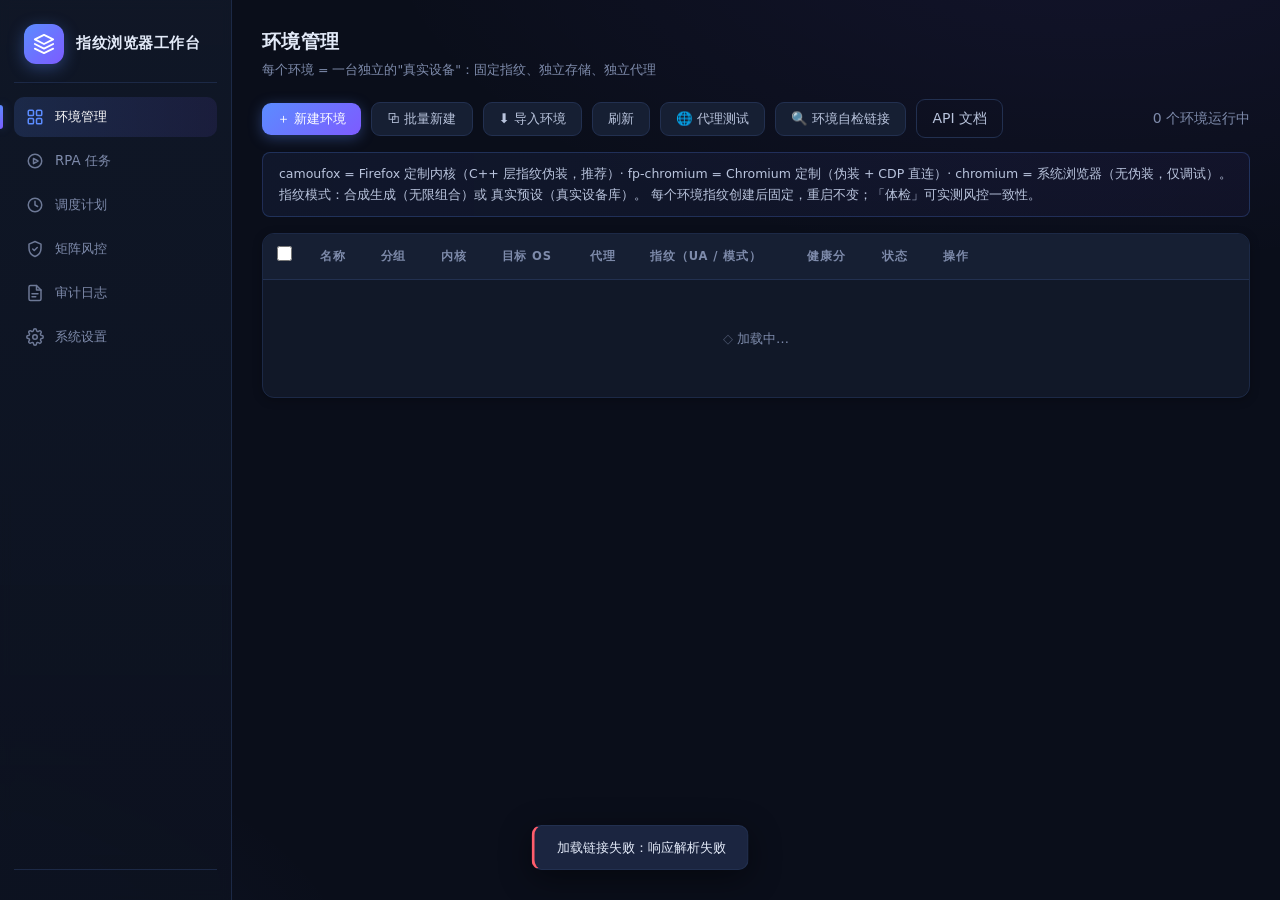
==== app/static/index.html @ 78112f7b "feat(settings): 打通 auto_sync 自动同步开关（API + 前端） SettingsUpdate 缺少 auto_sync 字段导致 POST /settings 被 Pyda" ====
<!DOCTYPE html>
<html lang="zh-CN">
<head>
  <meta charset="UTF-8">
  <meta name="viewport" content="width=device-width, initial-scale=1.0">
  <title>指纹浏览器工作台</title>
  <link rel="stylesheet" href="style.css">
</head>
<body>
<div class="app-layout">

  <!-- ============================ 侧边栏 ============================ -->
  <aside class="sidenav">
    <div class="brand">
      <div class="brand-logo">
        <svg viewBox="0 0 24 24" fill="none" stroke="#fff" stroke-width="2" stroke-linecap="round" stroke-linejoin="round">
          <path d="M12 2L2 7l10 5 10-5-10-5z"/><path d="M2 17l10 5 10-5"/><path d="M2 12l10 5 10-5"/>
        </svg>
      </div>
      <div>
        <h1>指纹浏览器工作台</h1>
        <span class="ver" id="ver"></span>
      </div>
    </div>

    <nav class="tabs">
      <button class="active" data-tab="env">
        <svg viewBox="0 0 24 24" fill="none" stroke="currentColor" stroke-width="2" stroke-linecap="round" stroke-linejoin="round"><rect x="3" y="3" width="7" height="7" rx="1.5"/><rect x="14" y="3" width="7" height="7" rx="1.5"/><rect x="3" y="14" width="7" height="7" rx="1.5"/><rect x="14" y="14" width="7" height="7" rx="1.5"/></svg>
        环境管理
      </button>
      <button data-tab="tasks">
        <svg viewBox="0 0 24 24" fill="none" stroke="currentColor" stroke-width="2" stroke-linecap="round" stroke-linejoin="round"><circle cx="12" cy="12" r="9"/><path d="M10 8.5l6 3.5-6 3.5v-7z"/></svg>
        RPA 任务
      </button>
      <button data-tab="schedules">
        <svg viewBox="0 0 24 24" fill="none" stroke="currentColor" stroke-width="2" stroke-linecap="round" stroke-linejoin="round"><circle cx="12" cy="12" r="9"/><path d="M12 7v5l3.5 2"/></svg>
        调度计划
      </button>
      <button data-tab="matrix">
        <svg viewBox="0 0 24 24" fill="none" stroke="currentColor" stroke-width="2" stroke-linecap="round" stroke-linejoin="round"><path d="M12 2l8 3.5v5.4c0 5-3.4 9.3-8 11.1-4.6-1.8-8-6.1-8-11.1V5.5L12 2z"/><path d="M9 12l2 2 4-4"/></svg>
        矩阵风控
      </button>
      <button data-tab="logs">
        <svg viewBox="0 0 24 24" fill="none" stroke="currentColor" stroke-width="2" stroke-linecap="round" stroke-linejoin="round"><path d="M14 2H6a2 2 0 0 0-2 2v16a2 2 0 0 0 2 2h12a2 2 0 0 0 2-2V8l-6-6z"/><path d="M14 2v6h6"/><path d="M8 13h8M8 17h5"/></svg>
        审计日志
      </button>
      <button data-tab="settings">
        <svg viewBox="0 0 24 24" fill="none" stroke="currentColor" stroke-width="2" stroke-linecap="round" stroke-linejoin="round"><circle cx="12" cy="12" r="3"/><path d="M19.4 15a1.7 1.7 0 0 0 .34 1.87l.06.06a2 2 0 1 1-2.83 2.83l-.06-.06a1.7 1.7 0 0 0-1.87-.34 1.7 1.7 0 0 0-1 1.55V21a2 2 0 1 1-4 0v-.09a1.7 1.7 0 0 0-1.1-1.55 1.7 1.7 0 0 0-1.88.34l-.06.06a2 2 0 1 1-2.83-2.83l.06-.06a1.7 1.7 0 0 0 .34-1.87 1.7 1.7 0 0 0-1.55-1H3a2 2 0 1 1 0-4h.09a1.7 1.7 0 0 0 1.55-1.1 1.7 1.7 0 0 0-.34-1.88l-.06-.06a2 2 0 1 1 2.83-2.83l.06.06a1.7 1.7 0 0 0 1.87.34h.01a1.7 1.7 0 0 0 1-1.55V3a2 2 0 1 1 4 0v.09a1.7 1.7 0 0 0 1 1.55h.01a1.7 1.7 0 0 0 1.87-.34l.06-.06a2 2 0 1 1 2.83 2.83l-.06.06a1.7 1.7 0 0 0-.34 1.88v.01a1.7 1.7 0 0 0 1.55 1H21a2 2 0 1 1 0 4h-.09a1.7 1.7 0 0 0-1.55 1z"/></svg>
        系统设置
      </button>
      <span class="spacer"></span>
      <span id="identityBadge"></span>
    </nav>

    <div class="sidenav-footer">
      <div class="kernel-badges" id="kernelBadges"></div>
    </div>
  </aside>

  <!-- ============================ 主区域 ============================ -->
  <main>
    <!-- 环境管理 -->
    <section class="tab-panel active" id="tab-env">
      <div class="page-head">
        <h2>环境管理</h2>
        <div class="sub">每个环境 = 一台独立的"真实设备"：固定指纹、独立存储、独立代理</div>
      </div>

      <div class="toolbar">
        <button class="btn primary" id="btnNew">＋ 新建环境</button>
        <button class="btn" id="btnBatchNew">⧉ 批量新建</button>
        <button class="btn" id="btnImport">⬇ 导入环境</button>
        <button class="btn" id="btnRefresh">刷新</button>
        <button class="btn" id="btnProxyTest">🌐 代理测试</button>
        <button class="btn" id="btnDetect">🔍 环境自检链接</button>
        <a class="btn ghost" href="/docs" target="_blank">API 文档</a>
        <span class="spacer"></span>
        <span class="muted" id="runningCount">0 个环境运行中</span>
      </div>

      <div class="batch-bar" id="batchBar">
        <b id="batchCount">已选 0 项</b>
        <button class="btn small primary" id="btnBatchStart">批量启动</button>
        <button class="btn small" id="btnBatchStop">批量停止</button>
        <button class="btn small" id="btnBatchExport">导出选中</button>
        <button class="btn small danger" id="btnBatchDelete">批量删除</button>
        <button class="btn small ghost" id="btnBatchClear">取消选择</button>
      </div>

      <div class="tips">
        camoufox = Firefox 定制内核（C++ 层指纹伪装，推荐）· fp-chromium = Chromium 定制（伪装 + CDP 直连）·
        chromium = 系统浏览器（无伪装，仅调试）。指纹模式：合成生成（无限组合）或 真实预设（真实设备库）。
        每个环境指纹创建后固定，重启不变；「体检」可实测风控一致性。
      </div>

      <table class="list">
        <thead><tr>
          <th style="width:30px"><input type="checkbox" id="checkAll"></th>
          <th>名称</th><th>分组</th><th>内核</th><th>目标 OS</th><th>代理</th>
          <th>指纹（UA / 模式）</th><th>健康分</th><th>状态</th><th style="width:320px">操作</th>
        </tr></thead>
        <tbody id="profileRows">
          <tr><td colspan="10" class="empty">加载中…</td></tr>
        </tbody>
      </table>
    </section>

    <!-- RPA 任务 -->
    <section class="tab-panel" id="tab-tasks">
      <div class="page-head">
        <h2>RPA 任务</h2>
        <div class="sub">在所选环境上按步骤自动执行；支持截图留痕、数据抽取、Webhook 通知与人机化节奏</div>
      </div>

      <div class="toolbar">
        <button class="btn primary" id="btnNewTask">＋ 新建任务</button>
        <button class="btn" id="btnWarmupTpl">🌱 一键创建预热任务</button>
        <button class="btn" id="btnRefreshTasks">刷新</button>
      </div>

      <div class="section-title">任务列表</div>
      <table class="list">
        <thead><tr>
          <th>任务名</th><th>步骤数</th><th>备注</th><th>更新时间</th><th style="width:230px">操作</th>
        </tr></thead>
        <tbody id="taskRows"><tr><td colspan="5" class="empty">暂无任务</td></tr></tbody>
      </table>

      <div class="section-title">运行记录</div>
      <table class="list">
        <thead><tr>
          <th>Run ID</th><th>任务</th><th>环境</th><th>状态</th><th>开始时间</th><th style="width:170px">操作</th>
        </tr></thead>
        <tbody id="runRows"><tr><td colspan="6" class="empty">暂无运行记录</td></tr></tbody>
      </table>
    </section>

    <!-- 调度计划 -->
    <section class="tab-panel" id="tab-schedules">
      <div class="page-head">
        <h2>调度计划</h2>
        <div class="sub">按每日固定时刻或固定间隔自动执行 RPA 任务（需保持服务运行）</div>
      </div>

      <div class="toolbar">
        <button class="btn primary" id="btnNewSchedule">＋ 新建调度</button>
        <button class="btn" id="btnRefreshSchedules">刷新</button>
      </div>

      <table class="list">
        <thead><tr>
          <th>名称</th><th>任务</th><th>类型</th><th>环境数</th><th>上次运行</th><th>下次运行</th><th>状态</th><th style="width:280px">操作</th>
        </tr></thead>
        <tbody id="scheduleRows"><tr><td colspan="8" class="empty">暂无调度计划</td></tr></tbody>
      </table>
    </section>

    <!-- 矩阵风控 -->
    <section class="tab-panel" id="tab-matrix">
      <div class="page-head">
        <h2>矩阵风控</h2>
        <div class="sub">扫描指纹特征分布，检测重复与拥挤——多个环境呈现相似指纹会被平台聚类关联</div>
      </div>

      <div class="toolbar">
        <button class="btn primary" id="btnRefreshMatrix">重新扫描</button>
        <button class="btn danger" id="btnRegenRisky" style="display:none">⚠ 重生成全部风险环境指纹</button>
        <span class="spacer"></span>
        <span class="muted" id="matrixSummary"></span>
      </div>

      <div class="tips">
        高危：多个环境指纹完全相同（UA + 屏幕 + GPU 一致）→ 平台可聚类关联整个矩阵。
        中危：同一 GPU + 屏幕组合被 ≥4 个环境共用。一键重生成会避开现有矩阵指纹组合。
      </div>

      <div class="section-title">特征分布</div>
      <div class="grid2" id="matrixDist"></div>
      <div class="section-title">重复组（高危）</div>
      <div id="matrixDups"></div>
      <div class="section-title">风险环境</div>
      <div id="matrixRisks"></div>
    </section>

    <!-- 审计日志 -->
    <section class="tab-panel" id="tab-logs">
      <div class="page-head">
        <h2>审计日志</h2>
        <div class="sub">所有变更操作与认证事件记录在案（保留最近 5000 条）</div>
      </div>

      <div class="toolbar">
        <input id="logFilter" placeholder="按动作过滤（如 profile / browser / task）" style="width:280px">
        <button class="btn" id="btnRefreshLogs">刷新</button>
      </div>

      <table class="list">
        <thead><tr>
          <th>时间 (UTC)</th><th>动作</th><th>对象</th><th>详情</th><th>结果</th>
        </tr></thead>
        <tbody id="logRows"><tr><td colspan="5" class="empty">加载中…</td></tr></tbody>
      </table>
      <div class="toolbar" style="margin-top:14px">
        <button class="btn" id="btnMoreLogs">加载更多</button>
      </div>
    </section>

    <!-- 系统设置 -->
    <section class="tab-panel" id="tab-settings">
      <div class="page-head">
        <h2>系统设置</h2>
        <div class="sub">团队成员 / 认证 / 环境同步 / 备份恢复 / 内核指引</div>
      </div>

      <div class="settings-section" id="membersSection">
        <h3>团队成员</h3>
        <p class="muted" style="margin-bottom:12px">
          成员拥有独立 API Key；operator 只能看到和操作自己创建的环境，admin 可管理全部。密钥仅在创建时显示一次。
        </p>
        <table class="list" style="margin-bottom:14px">
          <thead><tr><th>成员</th><th>角色</th><th>密钥</th><th>状态</th><th style="width:170px">操作</th></tr></thead>
          <tbody id="memberRows"></tbody>
        </table>
        <div class="toolbar">
          <input id="memberName" placeholder="成员名称" style="width:160px">
          <select id="memberRole" style="width:170px">
            <option value="operator">operator（操作员）</option>
            <option value="admin">admin（管理员）</option>
          </select>
          <button class="btn primary" id="btnAddMember">＋ 添加成员</button>
          <span class="muted mono" id="newMemberKey"></span>
        </div>
      </div>

      <div class="settings-section">
        <h3>API Key 认证</h3>
        <p class="muted" style="margin-bottom:12px">
          开启后，所有 /api/* 请求必须携带 <code>X-API-Key</code> 请求头（按成员密钥识别身份）。
        </p>
        <div class="kv">
          <div class="item"><div class="k">当前状态</div><div class="v" id="keyState">-</div></div>
          <div class="item"><div class="k">管理员密钥（掩码）</div><div class="v mono" id="keyMasked">-</div></div>
        </div>
        <div class="toolbar" style="margin-top:10px">
          <button class="btn primary" id="btnToggleKey">开启认证</button>
          <button class="btn" id="btnRegenKey">重新生成管理员密钥</button>
          <button class="btn" id="btnPairCode">🔗 生成插件配对码</button>
          <span class="muted mono" id="fullKeyHint"></span>
        </div>
        <p class="muted" style="margin-top:8px">插件配对码 5 分钟内有效、一次性：在浏览器插件的「一键配置」中输入即可自动完成连接（认证关闭时同样可用）。</p>
      </div>

      <div class="settings-section" id="globalProxySection">
        <h3>全局代理</h3>
        <p class="muted" style="margin-bottom:12px">
          一处配置、全体生效：<b>新建环境默认继承</b>该代理；环境自身没配代理时<b>启动时兜底</b>使用它。
          单个环境仍可在编辑弹窗里覆盖或清除。密码加密存储，界面仅回显掩码。
        </p>
        <div class="kv">
          <div class="item"><div class="k">当前状态</div><div class="v" id="gpState">-</div></div>
          <div class="item"><div class="k">生效地址</div><div class="v mono" id="gpSummary">-</div></div>
        </div>
        <div class="proxy-parse" style="margin-top:12px">
          <input id="gpRawInput" placeholder="粘贴代理串一键解析：host:port:user:pass 或 http://user:pass@host:port">
          <button class="btn" id="btnGpParse">一键解析</button>
        </div>
        <div class="proxy-result muted" id="gpParseResult"></div>
        <div class="grid3" style="margin-top:12px">
          <label>协议<select id="gpScheme">
            <option value="http">http</option>
            <option value="https">https</option>
            <option value="socks5">socks5</option>
            <option value="socks4">socks4</option>
          </select></label>
          <label>地址<input id="gpHost" placeholder="host 或 IP"></label>
          <label>端口<input id="gpPort" placeholder="6666" inputmode="numeric"></label>
        </div>
        <div class="grid3" style="margin-top:12px">
          <label>用户名<input id="gpUser" autocomplete="off"></label>
          <label>密码<input id="gpPass" type="password" autocomplete="new-password" placeholder="留空=不修改"></label>
          <label><button class="btn primary" id="btnSaveGp" style="width:100%">保存全局代理</button></label>
        </div>
        <div class="toolbar">
          <button class="btn" id="btnApplyGp">套用到所有环境（覆盖）</button>
          <button class="btn" id="btnApplyGpFill">仅补没有代理的环境</button>
          <button class="btn danger" id="btnClearGp">清除全局代理</button>
          <span class="muted" id="gpResult"></span>
        </div>
      </div>

      <div class="settings-section">
        <h3>环境同步（自托管）</h3>
        <p class="muted" style="margin-bottom:12px">
          本机作为<b>同步服务器</b>：开启后其它节点可用令牌向本机推送/拉取环境配置（含指纹，不含 Cookie）。<br>
          本机作为<b>客户端</b>：配置远端地址与令牌后可推送/拉取。合并策略 LWW，删除自动传播。
        </p>
        <div class="toolbar">
          <button class="btn primary" id="btnToggleSyncServer">开启同步服务器</button>
          <button class="btn" id="btnRegenSyncToken">重新生成同步令牌</button>
          <span class="muted mono" id="syncTokenHint"></span>
        </div>
        <div class="grid3" style="margin-top:12px">
          <label>远端服务器地址<input id="syncRemoteUrl" placeholder="http://192.168.1.10:18080"></label>
          <label>远端同步令牌<input id="syncRemoteToken" type="password" autocomplete="new-password"></label>
          <label><button class="btn" id="btnSaveSyncRemote" style="width:100%">保存远端配置</button></label>
        </div>
        <div class="toolbar">
          <button class="btn primary" id="btnSyncPush">⬆ 推送到远端</button>
          <button class="btn primary" id="btnSyncPull">⬇ 从远端拉取</button>
          <span class="muted" id="syncResult"></span>
        </div>
        <label class="checkbox" style="margin-top:10px">
          <input type="checkbox" id="autoSyncToggle">
          每 30 分钟自动推送变更到远端（需先配置远端地址与令牌）
        </label>
      </div>

      <div class="settings-section">
        <h3>备份与恢复</h3>
        <p class="muted" style="margin-bottom:12px">
          备份包含全部环境的配置与指纹（不含 Cookie 等数据目录与密钥状态）。恢复会<b style="color:var(--danger)">清空并重建</b>现有环境。
        </p>
        <div class="toolbar">
          <button class="btn primary" id="btnBackup">⬇ 下载整机备份</button>
          <input type="file" id="restoreFile" accept=".json" style="max-width:260px">
          <button class="btn danger" id="btnRestore">从备份恢复</button>
        </div>
      </div>

      <div class="settings-section">
        <h3>内核与指纹安装指引</h3>
        <div id="kernelGuide" class="muted"></div>
      </div>

      <div class="settings-section">
        <h3>关于</h3>
        <div class="kv" id="aboutBox"></div>
      </div>
    </section>
  </main>
</div>

<!-- ============================ 模态框 ============================ -->

<!-- 新建/编辑环境 -->
<div class="modal-backdrop hidden" id="profileModal">
  <div class="modal">
    <h2 id="profileModalTitle">新建环境</h2>
    <form id="profileForm">
      <div class="grid2">
        <label>环境名称 <input name="name" required maxlength="64" placeholder="例如：店铺A-主账号"></label>
        <label>分组 <input name="group_name" value="默认分组" maxlength="64"></label>
        <label>内核
          <select name="kernel" id="kernelSelect">
            <option value="camoufox">camoufox（推荐，Firefox 定制，指纹伪装）</option>
            <option value="fp-chromium">fp-chromium（Chromium 定制，伪装+CDP）</option>
            <option value="chromium">chromium（系统浏览器，无伪装，调试用）</option>
          </select>
        </label>
        <label>目标 OS（决定指纹的操作系统特征）
          <select name="target_os">
            <option value="windows">Windows</option>
            <option value="macos">macOS</option>
            <option value="linux">Linux</option>
          </select>
        </label>
        <label>指纹模式
          <select name="fingerprint_mode" id="fpModeSelect">
            <option value="generate">合成生成（BrowserForge，无限独特组合）</option>
            <option value="preset">真实预设（真实设备指纹库）</option>
          </select>
        </label>
        <label id="batchCountWrap" style="display:none">批量数量
          <input name="batch_count" type="number" min="1" max="200" value="5">
        </label>
      </div>

      <fieldset>
        <legend>代理（留空 = 自动使用「设置 → 全局代理」；批量模式可后续单独配置）</legend>
        <div class="proxy-parse">
          <input id="proxyRawInput" autocomplete="off" placeholder="粘贴代理链接后点“一键解析”：http://user:pass@1.2.3.4:8080 、socks5://1.2.3.4:1080 、1.2.3.4:8080:user:pass 、user:pass@1.2.3.4:8080">
          <button type="button" class="btn small" id="btnParseProxyInForm">一键解析</button>
        </div>
        <div class="grid4">
          <label>协议
            <select name="proxy_scheme">
              <option>http</option><option>https</option><option>socks5</option><option>socks4</option>
            </select>
          </label>
          <label>地址 <input name="proxy_host" placeholder="127.0.0.1"></label>
          <label>端口 <input name="proxy_port" type="number" min="1" max="65535" placeholder="8080"></label>
          <label><button type="button" class="btn small" id="btnTestProxyInForm">测试</button></label>
        </div>
        <div class="grid2">
          <label>用户名 <input name="proxy_username" autocomplete="off"></label>
          <label>密码 <input name="proxy_password" type="password" autocomplete="new-password"></label>
        </div>
        <div class="proxy-result muted" id="proxyResult"></div>
      </fieldset>

      <fieldset>
        <legend>启动选项</legend>
        <div class="grid3">
          <label>风控环境预设
            <select name="preset">
              <option value="standard">通用（默认）</option>
              <option value="cloudflare">Cloudflare 强化（Turnstile 可交互+轨迹增强）</option>
              <option value="china">国内风控（极验/易盾：zh-CN+上海时区）</option>
            </select>
          </label>
          <label>显式时区（如 Asia/Shanghai）<input name="timezone" placeholder="留空由 geoip/系统决定"></label>
          <label>语言 locale（如 zh-CN）<input name="locale" placeholder="留空自动"></label>
          <label class="checkbox"><input type="checkbox" name="headless"> 无头模式</label>
          <label class="checkbox"><input type="checkbox" name="geoip" checked> 按代理 IP 自动对齐时区/语言/经纬度</label>
          <label class="checkbox"><input type="checkbox" name="humanize" checked> 类人鼠标轨迹</label>
          <label class="checkbox"><input type="checkbox" name="block_webrtc"> 彻底禁用 WebRTC</label>
            <label class="checkbox"><input type="checkbox" name="disable_coop"> 禁用 COOP（Turnstile 勾选框交互）</label>
            <label class="checkbox"><input type="checkbox" name="disable_adblock"> 禁用广告拦截（防 Turnstile 误伤）</label>
            <label>起始页 <input name="start_url" value="about:blank"></label>
        </div>
      </fieldset>

      <label>备注 <textarea name="notes" rows="2"></textarea></label>
      <label class="checkbox" id="regenRow" style="display:none">
        <input type="checkbox" name="regen_fingerprint"> 重新生成指纹（换一套新身份，旧 Cookie 保留）
      </label>

      <div class="modal-actions">
        <button type="button" class="btn" data-close>取消</button>
        <button type="submit" class="btn primary" id="profileSubmit">保存</button>
      </div>
    </form>
  </div>
</div>

<!-- 指纹详情 -->
<div class="modal-backdrop hidden" id="fpModal">
  <div class="modal wide">
    <h2>指纹详情</h2>
    <pre id="fpDetail" class="json"></pre>
    <div class="modal-actions"><button class="btn" data-close>关闭</button></div>
  </div>
</div>

<!-- 自检链接 -->
<div class="modal-backdrop hidden" id="detectModal">
  <div class="modal">
    <h2>环境自检链接</h2>
    <p class="muted" style="margin-bottom:12px">启动环境后在浏览器里逐个打开，检查指纹一致性与 IP 泄露：</p>
    <div id="detectLinks" class="detect-links"></div>
    <div class="modal-actions"><button class="btn" data-close>关闭</button></div>
  </div>
</div>

<!-- 导入环境 -->
<div class="modal-backdrop hidden" id="importModal">
  <div class="modal">
    <h2>导入环境</h2>
    <p class="muted" style="margin-bottom:12px">选择导出的环境 JSON 文件（含数据目录归档时将一并恢复 Cookie 等数据）。</p>
    <input type="file" id="importFile" accept=".json">
    <div class="modal-actions">
      <button class="btn" data-close>取消</button>
      <button class="btn primary" id="btnDoImport">导入</button>
    </div>
  </div>
</div>

<!-- 任务编辑 -->
<div class="modal-backdrop hidden" id="taskModal">
  <div class="modal wide">
    <h2 id="taskModalTitle">新建任务</h2>
    <div class="grid2">
      <label>任务名称 <input id="taskName" maxlength="64" placeholder="例如：每日签到打卡"></label>
      <label>备注 <input id="taskNotes" maxlength="2000"></label>
    </div>
    <label style="margin-bottom:14px">Webhook 回调（可选，任务运行结束时 POST 运行结果 JSON）
      <input id="taskWebhook" placeholder="https://your-hook.example.com/task-done">
    </label>
    <h3>步骤（按顺序执行，任一步骤失败则终止）</h3>
    <div id="stepEditor"></div>
    <button type="button" class="btn small" id="btnAddStep">＋ 添加步骤</button>
    <div class="modal-actions">
      <button class="btn" data-close>取消</button>
      <button class="btn primary" id="taskSave">保存任务</button>
    </div>
  </div>
</div>

<!-- 运行任务 -->
<div class="modal-backdrop hidden" id="runModal">
  <div class="modal">
    <h2 id="runModalTitle">运行任务</h2>
    <p class="muted" style="margin-bottom:12px">选择要执行任务的环境（未运行的环境会以无头模式自动拉起）：</p>
    <div id="runProfileList" class="card" style="max-height:300px;overflow:auto;margin-bottom:14px;padding:12px 16px"></div>
    <div class="grid2">
      <label class="checkbox"><input type="checkbox" id="runAutoClose" checked> 结束后自动关闭自动拉起的环境</label>
      <label class="checkbox"><input type="checkbox" id="runVisible"> 有头模式运行（肉眼可见浏览器窗口）</label>
      <label class="checkbox" style="grid-column:1/-1"><input type="checkbox" id="runHumanize"> 人机化节奏（步骤间随机停顿 + 逐字输入，降低行为特征检测）</label>
    </div>
    <div class="modal-actions">
      <button class="btn" data-close>取消</button>
      <button class="btn primary" id="btnDoRun">开始运行</button>
    </div>
  </div>
</div>

<!-- 运行详情 -->
<div class="modal-backdrop hidden" id="runDetailModal">
  <div class="modal wide">
    <h2>运行详情 <span class="muted mono" id="runDetailId" style="font-size:12px"></span></h2>
    <div id="runDetailBody"></div>
    <div class="modal-actions">
      <button class="btn" id="btnRefreshRun">刷新</button>
      <button class="btn" data-close>关闭</button>
    </div>
  </div>
</div>

<!-- 环境就绪度体检报告 -->
<div class="modal-backdrop hidden" id="readinessModal">
  <div class="modal wide">
    <h2>环境就绪度体检 <span class="muted" id="readinessTitle" style="font-size:12px"></span></h2>
    <div id="readinessBody"><p class="muted">检测中（约 10~40 秒）：实测网络出口、时区、语言、WebRTC、自动化标记与指纹稳定性…</p></div>
    <div class="modal-actions"><button class="btn" data-close>关闭</button></div>
  </div>
</div>

<!-- 调度编辑 -->
<div class="modal-backdrop hidden" id="scheduleModal">
  <div class="modal">
    <h2 id="scheduleModalTitle">新建调度</h2>
    <div class="grid2">
      <label>调度名称 <input id="scheduleName" maxlength="64" placeholder="例如：每日9点签到"></label>
      <label>执行任务
        <select id="scheduleTask"></select>
      </label>
      <label>调度类型
        <select id="scheduleKind">
          <option value="daily">每日固定时刻</option>
          <option value="interval">固定间隔（分钟）</option>
        </select>
      </label>
      <label id="scheduleDailyWrap">每日时刻（HH:MM）
        <input id="scheduleDailyTime" placeholder="01:30">
      </label>
      <label id="scheduleIntervalWrap" style="display:none">间隔分钟数
        <input id="scheduleInterval" type="number" min="1" value="60">
      </label>
      <label id="scheduleTimezoneWrap">时区（IANA 名，留空=系统本地）
        <input id="scheduleTimezone" placeholder="如 Asia/Shanghai">
      </label>
    </div>
    <div id="scheduleWeekdayWrap">
      <h3 style="margin-bottom:6px">生效日（不选=每天）</h3>
      <div class="step-params" id="scheduleWeekdays" style="gap:6px 18px">
        <label class="checkbox"><input type="checkbox" value="0">周一</label>
        <label class="checkbox"><input type="checkbox" value="1">周二</label>
        <label class="checkbox"><input type="checkbox" value="2">周三</label>
        <label class="checkbox"><input type="checkbox" value="3">周四</label>
        <label class="checkbox"><input type="checkbox" value="4">周五</label>
        <label class="checkbox"><input type="checkbox" value="5">周六</label>
        <label class="checkbox"><input type="checkbox" value="6">周日</label>
      </div>
    </div>
    <h3>执行环境</h3>
    <div id="scheduleProfileList" class="card" style="max-height:200px;overflow:auto;margin-bottom:14px;padding:12px 16px"></div>
    <div class="grid2">
      <label class="checkbox"><input type="checkbox" id="scheduleHeadless" checked> 无头模式运行</label>
      <label class="checkbox"><input type="checkbox" id="scheduleAutoClose" checked> 结束后自动关闭</label>
    </div>
    <div class="modal-actions">
      <button class="btn" data-close>取消</button>
      <button class="btn primary" id="scheduleSave">保存调度</button>
    </div>
  </div>
</div>

<div id="toast" class="toast hidden"></div>
<script src="app.js"></script>
</body>
</html>
---- app/static/style.css ----
/* ============================================================
   指纹浏览器工作台 · 设计系统 v2
   深空蓝紫主题 / 左侧导航 / 卡片化组件 / 柔和动效
   ============================================================ */

:root {
  /* 色板 */
  --bg: #0a0e1a;
  --bg-soft: #0e1424;
  --panel: #111828;
  --panel-2: #161f33;
  --panel-3: #1b2540;
  --border: #223050;
  --border-soft: #1c2946;
  --text: #e3eaf8;
  --text-dim: #b9c4dd;
  --muted: #7e8bab;

  --primary: #5b8cff;
  --primary-2: #7d5bff;
  --primary-grad: linear-gradient(135deg, #5b8cff 0%, #7d5bff 100%);
  --primary-glow: rgba(91, 140, 255, 0.35);

  --ok: #2ecc8f;
  --ok-bg: rgba(46, 204, 143, 0.12);
  --warn: #ffb648;
  --warn-bg: rgba(255, 182, 72, 0.12);
  --danger: #ff5d6c;
  --danger-bg: rgba(255, 93, 108, 0.12);
  --info: #7fd1ff;
  --info-bg: rgba(127, 209, 255, 0.12);
  --violet: #b9a4ff;
  --violet-bg: rgba(185, 164, 255, 0.12);

  /* 几何 */
  --radius: 12px;
  --radius-s: 8px;
  --shadow-1: 0 2px 10px rgba(0, 0, 0, 0.25);
  --shadow-2: 0 8px 32px rgba(0, 0, 0, 0.45);
  --sidebar-w: 232px;

  /* 动效 */
  --ease: cubic-bezier(0.4, 0, 0.2, 1);
  --t-fast: 0.16s var(--ease);
  --t: 0.24s var(--ease);
}

* { box-sizing: border-box; margin: 0; padding: 0; }

html, body { height: 100%; }

body {
  background:
    radial-gradient(1200px 600px at 85% -10%, rgba(125, 91, 255, 0.08), transparent 60%),
    radial-gradient(900px 500px at -10% 110%, rgba(91, 140, 255, 0.07), transparent 55%),
    var(--bg);
  color: var(--text);
  font: 14px/1.65 "Segoe UI", "Microsoft YaHei", "PingFang SC", system-ui, sans-serif;
  -webkit-font-smoothing: antialiased;
}

/* 滚动条 */
::-webkit-scrollbar { width: 10px; height: 10px; }
::-webkit-scrollbar-thumb { background: #243252; border-radius: 6px; border: 2px solid var(--bg); }
::-webkit-scrollbar-thumb:hover { background: #2f4270; }
::-webkit-scrollbar-track { background: transparent; }

::selection { background: rgba(91, 140, 255, 0.3); }

/* ============================================================ 布局骨架 */

.app-layout {
  display: grid;
  grid-template-columns: var(--sidebar-w) 1fr;
  min-height: 100vh;
}

/* ============================================================ 侧边栏 */

.sidenav {
  position: sticky; top: 0;
  height: 100vh;
  display: flex; flex-direction: column;
  background: linear-gradient(180deg, rgba(17, 24, 40, 0.9), rgba(13, 18, 32, 0.94));
  border-right: 1px solid var(--border-soft);
  padding: 20px 14px 16px;
  backdrop-filter: blur(6px);
  z-index: 10;
}

.brand {
  display: flex; align-items: center; gap: 12px;
  padding: 4px 10px 18px;
  border-bottom: 1px solid var(--border-soft);
  margin-bottom: 14px;
}

.brand-logo {
  width: 40px; height: 40px; border-radius: 12px;
  background: var(--primary-grad);
  display: grid; place-items: center;
  box-shadow: 0 4px 16px var(--primary-glow);
  flex: none;
}
.brand-logo svg { width: 22px; height: 22px; }

.brand h1 {
  font-size: 15px; font-weight: 700; letter-spacing: 0.5px;
  white-space: nowrap;
}
.brand .ver {
  display: block; color: var(--muted); font-size: 11px; margin-top: 1px;
}

/* 导航（沿用 .tabs 类名供 JS 使用） */
nav.tabs {
  display: flex; flex-direction: column; gap: 4px;
  flex: 1;
}

nav.tabs .spacer { flex: 0; }

nav.tabs button {
  position: relative;
  display: flex; align-items: center; gap: 11px;
  background: none; border: none; cursor: pointer;
  color: var(--muted); font: 500 13.5px/1 inherit; font-family: inherit;
  padding: 11px 12px; border-radius: 10px;
  transition: color var(--t), background var(--t);
  text-align: left; width: 100%;
}
nav.tabs button svg { width: 18px; height: 18px; flex: none; opacity: 0.85; }
nav.tabs button:hover { color: var(--text-dim); background: rgba(91, 140, 255, 0.07); }

nav.tabs button.active {
  color: #fff;
  background: linear-gradient(90deg, rgba(91, 140, 255, 0.16), rgba(125, 91, 255, 0.10));
}
nav.tabs button.active::before {
  content: ""; position: absolute; left: -14px; top: 20%; bottom: 20%;
  width: 3px; border-radius: 0 3px 3px 0;
  background: var(--primary-grad);
  box-shadow: 0 0 10px var(--primary-glow);
}
nav.tabs button.active svg { opacity: 1; color: var(--primary); }

.sidenav-footer {
  border-top: 1px solid var(--border-soft);
  padding-top: 14px; margin-top: 10px;
  display: flex; flex-direction: column; gap: 10px;
}
#identityBadge { font-size: 12px; color: var(--muted); padding: 0 4px; }
#identityBadge b { color: var(--text-dim); }

.kernel-badges { display: flex; flex-wrap: wrap; gap: 6px; padding: 0 2px; }

.badge {
  padding: 3px 9px; border-radius: 20px; font-size: 11px;
  background: var(--panel-2); border: 1px solid var(--border);
  color: var(--muted); white-space: nowrap;
  transition: all var(--t);
}
.badge.ok { color: var(--ok); border-color: rgba(46, 204, 143, 0.35); background: var(--ok-bg); }
.badge.down { color: var(--danger); border-color: rgba(255, 93, 108, 0.35); background: var(--danger-bg); }

/* ============================================================ 主区域 */

main {
  padding: 26px 30px 48px;
  max-width: 1440px;
  width: 100%;
  margin: 0 auto;
  animation: pageIn 0.3s var(--ease);
}

@keyframes pageIn {
  from { opacity: 0; transform: translateY(6px); }
  to { opacity: 1; transform: none; }
}

.tab-panel { display: none; }
.tab-panel.active { display: block; animation: pageIn 0.28s var(--ease); }

/* 页头 */
.page-head { margin-bottom: 18px; }
.page-head h2 {
  font-size: 19px; font-weight: 700; letter-spacing: 0.3px;
  display: flex; align-items: center; gap: 10px;
}
.page-head .sub { color: var(--muted); font-size: 12.5px; margin-top: 3px; }

/* ============================================================ 工具栏 / 卡片 */

.toolbar {
  display: flex; align-items: center; gap: 10px; margin-bottom: 14px; flex-wrap: wrap;
}
.spacer { flex: 1; }
.muted { color: var(--muted); }

.tips {
  background: linear-gradient(90deg, rgba(91, 140, 255, 0.08), rgba(125, 91, 255, 0.05));
  border: 1px solid rgba(91, 140, 255, 0.22);
  border-radius: var(--radius-s);
  padding: 10px 16px; margin-bottom: 16px;
  font-size: 12.5px; color: var(--text-dim);
  line-height: 1.7;
}

.card {
  background: var(--panel);
  border: 1px solid var(--border-soft);
  border-radius: var(--radius);
  box-shadow: var(--shadow-1);
}

.settings-section {
  background: var(--panel);
  border: 1px solid var(--border-soft);
  border-radius: var(--radius);
  padding: 20px 24px; margin-bottom: 16px;
  box-shadow: var(--shadow-1);
  transition: border-color var(--t);
}
.settings-section:hover { border-color: var(--border); }
.settings-section h3 {
  margin: 0 0 12px; font-size: 14.5px; font-weight: 650;
  display: flex; align-items: center; gap: 8px;
}
.settings-section h3::before {
  content: ""; width: 8px; height: 8px; border-radius: 3px;
  background: var(--primary-grad); flex: none;
}

.section-title {
  font-size: 14.5px; font-weight: 650; margin: 22px 0 12px;
  display: flex; align-items: center; gap: 8px;
}
.section-title::before {
  content: ""; width: 8px; height: 8px; border-radius: 3px;
  background: var(--primary-grad); flex: none;
}

/* ============================================================ 按钮 */

.btn {
  background: var(--panel-2); color: var(--text-dim);
  border: 1px solid var(--border);
  border-radius: 9px; padding: 7px 15px; cursor: pointer;
  font: 500 13px inherit; font-family: inherit;
  text-decoration: none; display: inline-flex; align-items: center; gap: 6px;
  transition: all var(--t);
}
.btn:hover { border-color: var(--primary); color: var(--text); transform: translateY(-1px); }
.btn:active { transform: translateY(0); }
.btn:focus-visible { outline: 2px solid var(--primary-glow); outline-offset: 1px; }

.btn.primary {
  background: var(--primary-grad); border: none; color: #fff;
  box-shadow: 0 3px 14px var(--primary-glow);
}
.btn.primary:hover { filter: brightness(1.1); box-shadow: 0 5px 20px var(--primary-glow); }

.btn.small { padding: 4px 11px; font-size: 12px; border-radius: 7px; }
.btn.danger { color: var(--danger); }
.btn.danger:hover { border-color: var(--danger); background: var(--danger-bg); }
.btn.ghost { background: transparent; }
.btn:disabled { opacity: 0.4; cursor: not-allowed; transform: none !important; }

/* ============================================================ 批量操作条 */

.batch-bar {
  display: none; align-items: center; gap: 10px; margin-bottom: 14px;
  background: linear-gradient(90deg, rgba(91, 140, 255, 0.10), rgba(125, 91, 255, 0.06));
  border: 1px solid rgba(91, 140, 255, 0.4);
  border-radius: var(--radius-s);
  padding: 9px 16px;
}
.batch-bar.show { display: flex; animation: pageIn 0.2s var(--ease); }
.batch-bar b { color: var(--primary); }

/* ============================================================ 表格 */

table.list {
  width: 100%; border-collapse: separate; border-spacing: 0;
  background: var(--panel);
  border: 1px solid var(--border-soft);
  border-radius: var(--radius);
  overflow: hidden;
  box-shadow: var(--shadow-1);
}
.list th, .list td {
  padding: 12px 14px; text-align: left;
  border-bottom: 1px solid var(--border-soft);
  font-size: 13px; vertical-align: middle;
}
.list thead th {
  color: var(--muted); font-weight: 600; font-size: 11.5px;
  text-transform: uppercase; letter-spacing: 0.8px;
  background: var(--panel-2);
  border-bottom: 1px solid var(--border);
  white-space: nowrap;
}
.list tbody tr { transition: background var(--t-fast); }
.list tbody tr:hover td { background: rgba(91, 140, 255, 0.05); }
.list tbody tr:last-child td { border-bottom: none; }

.list td.empty {
  text-align: center; color: var(--muted); padding: 48px 20px; font-size: 13px;
}
.list td.empty::before { content: "◇ "; opacity: 0.5; }

.mono { font-family: "Cascadia Code", Consolas, monospace; font-size: 12px; }

/* ============================================================ 状态药丸 */

.status { display: inline-flex; align-items: center; gap: 7px; font-size: 12.5px; }
.status .dot {
  width: 8px; height: 8px; border-radius: 50%;
  background: var(--muted); flex: none;
  transition: all var(--t);
}
.status.running { color: var(--ok); }
.status.running .dot { background: var(--ok); box-shadow: 0 0 8px var(--ok); animation: pulse 2s infinite; }

@keyframes pulse {
  0%, 100% { box-shadow: 0 0 0 0 rgba(46, 204, 143, 0.5); }
  50% { box-shadow: 0 0 0 5px rgba(46, 204, 143, 0); }
}

.tag {
  padding: 2px 10px; border-radius: 20px; font-size: 11.5px; font-weight: 500;
  background: var(--panel-3); color: var(--text-dim);
  border: 1px solid transparent; white-space: nowrap;
  display: inline-block; line-height: 1.6;
}
.tag.camoufox { color: var(--violet); background: var(--violet-bg); border-color: rgba(185, 164, 255, 0.25); }
.tag.chromium { color: var(--warn); background: var(--warn-bg); border-color: rgba(255, 182, 72, 0.25); }
.tag.preset { color: var(--info); background: var(--info-bg); border-color: rgba(127, 209, 255, 0.25); }
.tag.generate { color: var(--ok); background: var(--ok-bg); border-color: rgba(46, 204, 143, 0.25); }

/* 健康分胶囊 */
.health {
  display: inline-flex; align-items: center; gap: 5px;
  padding: 2px 10px; border-radius: 20px;
  font-weight: 650; font-size: 12.5px;
}
.health.h-good { color: var(--ok); background: var(--ok-bg); }
.health.h-mid { color: var(--warn); background: var(--warn-bg); }
.health.h-bad { color: var(--danger); background: var(--danger-bg); }

/* 运行状态 */
.run-status { font-weight: 600; font-size: 12.5px; }
.run-status.success { color: var(--ok); }
.run-status.failed { color: var(--danger); }
.run-status.running { color: var(--warn); }
.run-status.cancelled { color: var(--muted); }

/* 通用药丸 */
.pill {
  display: inline-flex; align-items: center; gap: 5px;
  padding: 2px 11px; border-radius: 20px;
  font-size: 12px; font-weight: 600; white-space: nowrap;
}
.pill.ok, .pill.success { color: var(--ok); background: var(--ok-bg); }
.pill.warn, .pill.running { color: var(--warn); background: var(--warn-bg); }
.pill.err, .pill.failed { color: var(--danger); background: var(--danger-bg); }
.pill.muted, .pill.cancelled { color: var(--muted); background: var(--panel-3); }
.pill.info { color: var(--info); background: var(--info-bg); }

/* ============================================================ 表单 */

.grid2, .grid3, .grid4 { display: grid; gap: 14px; margin-bottom: 14px; }
.grid2 { grid-template-columns: 1fr 1fr; }
.grid3 { grid-template-columns: 1fr 1fr 1fr; }
.grid4 { grid-template-columns: 130px 1fr 90px auto; align-items: end; }
.proxy-parse { display: grid; grid-template-columns: 1fr auto; gap: 10px; align-items: center; margin-bottom: 14px; }

label { display: flex; flex-direction: column; gap: 5px; font-size: 12px; color: var(--muted); }
label.checkbox { flex-direction: row; align-items: center; gap: 9px; color: var(--text-dim); cursor: pointer; }

input, select, textarea {
  background: var(--bg-soft); color: var(--text);
  border: 1px solid var(--border);
  border-radius: 9px; padding: 8px 12px; font-size: 13px; width: 100%;
  font-family: inherit;
  transition: border-color var(--t), box-shadow var(--t), background var(--t);
}
input:focus, select:focus, textarea:focus {
  outline: none;
  border-color: var(--primary);
  box-shadow: 0 0 0 3px rgba(91, 140, 255, 0.15);
  background: var(--panel);
}
input[type=checkbox], input[type=radio] {
  width: 15px; height: 15px; accent-color: var(--primary); cursor: pointer;
}
input[type=file] { border: none; padding: 5px 0; background: none; }
select { appearance: none; background-image: linear-gradient(45deg, transparent 50%, var(--muted) 50%), linear-gradient(135deg, var(--muted) 50%, transparent 50%); background-position: calc(100% - 18px) 55%, calc(100% - 13px) 55%; background-size: 5px 5px; background-repeat: no-repeat; padding-right: 32px; }

fieldset {
  border: 1px solid var(--border-soft);
  border-radius: var(--radius-s);
  padding: 14px 16px 6px; margin-bottom: 14px;
  background: rgba(14, 20, 36, 0.4);
}
legend { color: var(--muted); font-size: 12px; padding: 0 8px; letter-spacing: 0.5px; }

.proxy-result { margin-top: 6px; font-size: 12px; min-height: 18px; white-space: pre-wrap; }
.proxy-result.good { color: var(--ok); }
.proxy-result.bad { color: var(--danger); }

/* ============================================================ 模态框 */

.modal-backdrop {
  position: fixed; inset: 0;
  background: rgba(4, 7, 14, 0.72);
  backdrop-filter: blur(4px);
  display: flex; align-items: flex-start; justify-content: center;
  padding: 44px 18px; z-index: 100; overflow-y: auto;
  animation: fadeIn 0.18s var(--ease);
}
.modal-backdrop.hidden { display: none; }

@keyframes fadeIn { from { opacity: 0; } to { opacity: 1; } }

.modal {
  background: linear-gradient(180deg, var(--panel-2), var(--panel));
  border: 1px solid var(--border);
  border-radius: 16px;
  padding: 22px 26px;
  width: 680px; max-width: 100%;
  box-shadow: var(--shadow-2);
  animation: modalIn 0.24s var(--ease);
}
.modal.wide { width: 940px; }

@keyframes modalIn {
  from { opacity: 0; transform: translateY(14px) scale(0.985); }
  to { opacity: 1; transform: none; }
}

.modal h2 {
  font-size: 16px; font-weight: 700; margin-bottom: 16px;
  padding-bottom: 12px; border-bottom: 1px solid var(--border-soft);
  display: flex; align-items: center; gap: 8px;
}
.modal h2::before {
  content: ""; width: 4px; height: 16px; border-radius: 2px;
  background: var(--primary-grad); flex: none;
}
.modal h3 {
  font-size: 12.5px; color: var(--muted); margin: 16px 0 10px;
  text-transform: uppercase; letter-spacing: 0.6px;
}
.modal-actions {
  display: flex; justify-content: flex-end; gap: 10px; margin-top: 18px;
  padding-top: 14px; border-top: 1px solid var(--border-soft);
}

.json {
  background: var(--bg-soft); border: 1px solid var(--border-soft);
  border-radius: var(--radius-s);
  padding: 14px; max-height: 56vh; overflow: auto;
  font-family: "Cascadia Code", Consolas, monospace; font-size: 12px;
  white-space: pre-wrap; word-break: break-all; color: var(--text-dim);
  line-height: 1.6;
}

.detect-links { display: grid; grid-template-columns: 1fr 1fr; gap: 8px; }
.detect-links a {
  display: block; padding: 10px 14px;
  background: var(--panel-2);
  border: 1px solid var(--border-soft); border-radius: 9px;
  color: var(--text-dim); text-decoration: none; font-size: 13px;
  transition: all var(--t);
}
.detect-links a:hover { border-color: var(--primary); color: var(--text); transform: translateX(2px); }

/* ============================================================ 步骤编辑器 / 运行结果 */

.step-row {
  display: grid; grid-template-columns: 130px 1fr auto; gap: 10px;
  align-items: start; margin-bottom: 10px; padding: 10px 12px;
  background: var(--panel-2); border: 1px solid var(--border-soft);
  border-radius: 10px;
  transition: border-color var(--t);
}
.step-row:hover { border-color: var(--border); }
.step-params { display: flex; flex-wrap: wrap; gap: 10px; }
.step-params label { min-width: 140px; flex: 1; }
.step-params label.w-s { min-width: 90px; flex: 0 0 90px; }
.step-advanced { grid-column: 1 / -1; font-size: 12px; color: var(--muted, #888); }
.step-advanced summary { cursor: pointer; user-select: none; width: max-content; }
.step-advanced[open] summary { margin-bottom: 6px; }
.step-advanced .step-params { padding-top: 4px; border-top: 1px dashed var(--border-soft); }

.step-result {
  border: 1px solid var(--border-soft); border-radius: 10px;
  padding: 12px 14px; margin-bottom: 10px;
  background: var(--panel-2); font-size: 13px;
  transition: border-color var(--t);
}
.step-result .head { display: flex; gap: 10px; align-items: center; }
.step-result.s-ok { border-left: 3px solid var(--ok); }
.step-result.s-ok .head b { color: var(--ok); }
.step-result.s-failed { border-left: 3px solid var(--danger); }
.step-result.s-failed .head b { color: var(--danger); }
.step-result.s-cancelled { border-left: 3px solid var(--muted); }
.step-result.s-cancelled .head b { color: var(--muted); }
.step-result img {
  max-width: 100%; max-height: 220px;
  border: 1px solid var(--border); border-radius: 8px;
  margin-top: 10px; display: block;
}
.step-result .extracted {
  background: var(--bg-soft); border-radius: 8px; padding: 10px;
  margin-top: 8px; max-height: 160px; overflow: auto; font-size: 12px;
  color: var(--text-dim);
}

/* ============================================================ 矩阵风控 */

#matrixDist .settings-section { box-shadow: none; }
.matrix-bar-row { display: flex; align-items: center; gap: 10px; margin: 5px 0; }
.matrix-bar-label {
  flex: 0 0 38%; overflow: hidden; text-overflow: ellipsis; white-space: nowrap;
  font-family: "Cascadia Code", Consolas, monospace; font-size: 12px; color: var(--text-dim);
}
.matrix-bar-track {
  flex: 1; height: 14px; background: var(--bg-soft);
  border-radius: 7px; overflow: hidden;
}
.matrix-bar-fill {
  height: 100%; border-radius: 7px;
  background: linear-gradient(90deg, #5b8cff, #7d5bff);
  box-shadow: 0 0 8px var(--primary-glow);
  transition: width 0.4s var(--ease);
}
.matrix-bar-count { flex: 0 0 30px; text-align: right; font-weight: 650; font-size: 12.5px; }

/* ============================================================ 设置页 */

.kv { display: flex; gap: 44px; flex-wrap: wrap; margin: 10px 0; }
.kv .item { min-width: 220px; }
.kv .item .k { color: var(--muted); font-size: 11.5px; text-transform: uppercase; letter-spacing: 0.6px; }
.kv .item .v { font-size: 14px; margin-top: 2px; }

/* ============================================================ Toast */

.toast {
  position: fixed; bottom: 30px; left: 50%; transform: translateX(-50%);
  background: var(--panel-3); border: 1px solid var(--border);
  border-left: 3px solid var(--primary);
  color: var(--text); padding: 11px 22px;
  border-radius: 10px; z-index: 200; max-width: 80vw;
  box-shadow: var(--shadow-2); font-size: 13px;
  animation: toastIn 0.25s var(--ease);
}
@keyframes toastIn {
  from { opacity: 0; transform: translate(-50%, 12px); }
  to { opacity: 1; transform: translate(-50%, 0); }
}
.toast.hidden { display: none; }
.toast.ok { border-left-color: var(--ok); }
.toast.err { border-left-color: var(--danger); }

/* ============================================================ 响应式 */

@media (max-width: 960px) {
  .app-layout { grid-template-columns: 1fr; }
  .sidenav {
    position: static; height: auto; flex-direction: row; align-items: center;
    padding: 10px 14px; gap: 10px; overflow-x: auto;
  }
  .brand { border-bottom: none; padding: 0 10px 0 0; margin: 0; }
  nav.tabs { flex-direction: row; }
  nav.tabs button { width: auto; padding: 8px 10px; white-space: nowrap; }
  nav.tabs button.active::before { display: none; }
  .sidenav-footer { border-top: none; padding: 0; margin: 0; flex-direction: row; }
  main { padding: 18px 16px 40px; }
  .grid3, .grid4 { grid-template-columns: 1fr 1fr; }
}
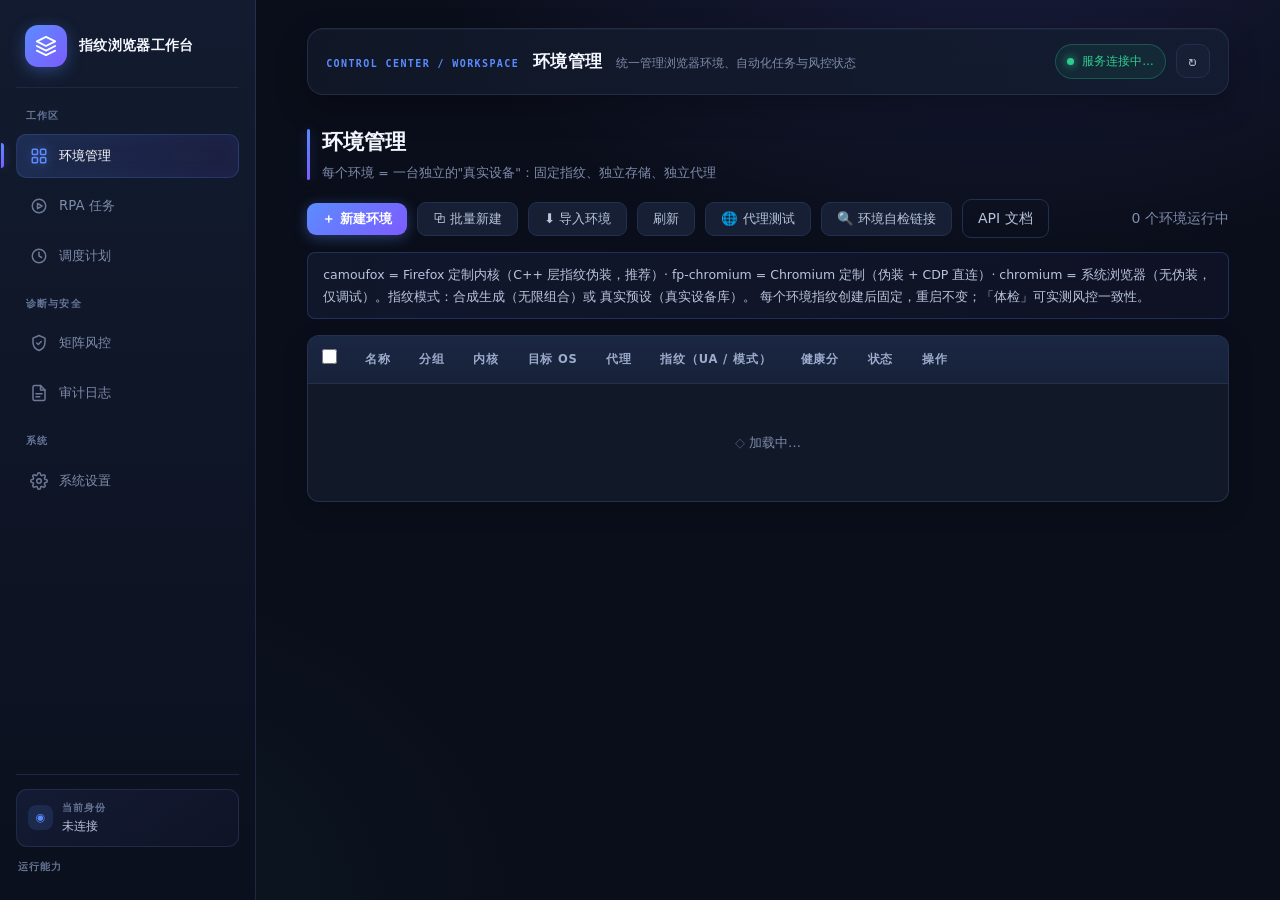
==== commit 1adca6e8: "feat(settings): 系统默认启动首页与代理刷新，并收紧凭据面 系统设置新增两项能力：  - 默认启动首页：仅填补环境的 about:blank，环境自身起始页与本次 API 覆盖项   优" ====
--- a/app/static/index.html
+++ b/app/static/index.html
@@ -23,7 +23,8 @@
       </div>
     </div>
 
-    <nav class="tabs">
+    <nav class="tabs" aria-label="主导航">
+      <div class="nav-section-label">工作区</div>
       <button class="active" data-tab="env">
         <svg viewBox="0 0 24 24" fill="none" stroke="currentColor" stroke-width="2" stroke-linecap="round" stroke-linejoin="round"><rect x="3" y="3" width="7" height="7" rx="1.5"/><rect x="14" y="3" width="7" height="7" rx="1.5"/><rect x="3" y="14" width="7" height="7" rx="1.5"/><rect x="14" y="14" width="7" height="7" rx="1.5"/></svg>
         环境管理
@@ -36,6 +37,7 @@
         <svg viewBox="0 0 24 24" fill="none" stroke="currentColor" stroke-width="2" stroke-linecap="round" stroke-linejoin="round"><circle cx="12" cy="12" r="9"/><path d="M12 7v5l3.5 2"/></svg>
         调度计划
       </button>
+      <div class="nav-section-label">诊断与安全</div>
       <button data-tab="matrix">
         <svg viewBox="0 0 24 24" fill="none" stroke="currentColor" stroke-width="2" stroke-linecap="round" stroke-linejoin="round"><path d="M12 2l8 3.5v5.4c0 5-3.4 9.3-8 11.1-4.6-1.8-8-6.1-8-11.1V5.5L12 2z"/><path d="M9 12l2 2 4-4"/></svg>
         矩阵风控
@@ -44,21 +46,44 @@
         <svg viewBox="0 0 24 24" fill="none" stroke="currentColor" stroke-width="2" stroke-linecap="round" stroke-linejoin="round"><path d="M14 2H6a2 2 0 0 0-2 2v16a2 2 0 0 0 2 2h12a2 2 0 0 0 2-2V8l-6-6z"/><path d="M14 2v6h6"/><path d="M8 13h8M8 17h5"/></svg>
         审计日志
       </button>
+      <div class="nav-section-label">系统</div>
       <button data-tab="settings">
         <svg viewBox="0 0 24 24" fill="none" stroke="currentColor" stroke-width="2" stroke-linecap="round" stroke-linejoin="round"><circle cx="12" cy="12" r="3"/><path d="M19.4 15a1.7 1.7 0 0 0 .34 1.87l.06.06a2 2 0 1 1-2.83 2.83l-.06-.06a1.7 1.7 0 0 0-1.87-.34 1.7 1.7 0 0 0-1 1.55V21a2 2 0 1 1-4 0v-.09a1.7 1.7 0 0 0-1.1-1.55 1.7 1.7 0 0 0-1.88.34l-.06.06a2 2 0 1 1-2.83-2.83l.06-.06a1.7 1.7 0 0 0 .34-1.87 1.7 1.7 0 0 0-1.55-1H3a2 2 0 1 1 0-4h.09a1.7 1.7 0 0 0 1.55-1.1 1.7 1.7 0 0 0-.34-1.88l-.06-.06a2 2 0 1 1 2.83-2.83l.06.06a1.7 1.7 0 0 0 1.87.34h.01a1.7 1.7 0 0 0 1-1.55V3a2 2 0 1 1 4 0v.09a1.7 1.7 0 0 0 1 1.55h.01a1.7 1.7 0 0 0 1.87-.34l.06-.06a2 2 0 1 1 2.83 2.83l-.06.06a1.7 1.7 0 0 0-.34 1.88v.01a1.7 1.7 0 0 0 1.55 1H21a2 2 0 1 1 0 4h-.09a1.7 1.7 0 0 0-1.55 1z"/></svg>
         系统设置
       </button>
       <span class="spacer"></span>
-      <span id="identityBadge"></span>
     </nav>
 
     <div class="sidenav-footer">
+      <div class="identity-card">
+        <span class="identity-icon" aria-hidden="true">◉</span>
+        <div class="identity-copy">
+          <span class="identity-label">当前身份</span>
+          <span id="identityBadge">未连接</span>
+        </div>
+      </div>
+      <div class="kernel-title">运行能力</div>
       <div class="kernel-badges" id="kernelBadges"></div>
     </div>
   </aside>
 
   <!-- ============================ 主区域 ============================ -->
   <main>
+    <header class="shell-header">
+      <div class="shell-heading">
+        <span class="eyebrow">CONTROL CENTER / WORKSPACE</span>
+        <strong id="shellTitle">环境管理</strong>
+        <span id="shellSubtitle">统一管理浏览器环境、自动化任务与风控状态</span>
+      </div>
+      <div class="shell-actions">
+        <div class="service-health" id="serviceHealth">
+          <span class="service-health-dot"></span>
+          <span id="headerHealthText">服务连接中…</span>
+        </div>
+        <button class="icon-btn" id="btnQuickRefresh" title="刷新当前数据" aria-label="刷新当前数据">↻</button>
+      </div>
+    </header>
+
     <!-- 环境管理 -->
     <section class="tab-panel active" id="tab-env">
       <div class="page-head">
@@ -209,18 +234,21 @@
     <section class="tab-panel" id="tab-settings">
       <div class="page-head">
         <h2>系统设置</h2>
-        <div class="sub">团队成员 / 认证 / 环境同步 / 备份恢复 / 内核指引</div>
-      </div>
-
-      <div class="settings-section" id="membersSection">
+        <div class="sub">团队成员 / 认证 / 启动首页 / 环境同步 / 备份恢复 / 内核指引</div>
+      </div>
+
+      <div class="settings-grid">
+      <div class="settings-section settings-wide" id="membersSection">
         <h3>团队成员</h3>
         <p class="muted" style="margin-bottom:12px">
           成员拥有独立 API Key；operator 只能看到和操作自己创建的环境，admin 可管理全部。密钥仅在创建时显示一次。
         </p>
+        <div class="table-shell">
         <table class="list" style="margin-bottom:14px">
           <thead><tr><th>成员</th><th>角色</th><th>密钥</th><th>状态</th><th style="width:170px">操作</th></tr></thead>
           <tbody id="memberRows"></tbody>
         </table>
+        </div>
         <div class="toolbar">
           <input id="memberName" placeholder="成员名称" style="width:160px">
           <select id="memberRole" style="width:170px">
@@ -250,7 +278,7 @@
         <p class="muted" style="margin-top:8px">插件配对码 5 分钟内有效、一次性：在浏览器插件的「一键配置」中输入即可自动完成连接（认证关闭时同样可用）。</p>
       </div>
 
-      <div class="settings-section" id="globalProxySection">
+      <div class="settings-section settings-wide" id="globalProxySection">
         <h3>全局代理</h3>
         <p class="muted" style="margin-bottom:12px">
           一处配置、全体生效：<b>新建环境默认继承</b>该代理；环境自身没配代理时<b>启动时兜底</b>使用它。
@@ -286,9 +314,49 @@
           <button class="btn danger" id="btnClearGp">清除全局代理</button>
           <span class="muted" id="gpResult"></span>
         </div>
-      </div>
-
-      <div class="settings-section">
+        <div class="proxy-refresh-config">
+          <div class="section-title" style="margin-top:18px">刷新代理地址</div>
+          <p class="muted" style="margin-bottom:10px">
+            一键刷新会由服务端调用供应商接口并验证当前出口。刷新地址只在服务端加密保存，页面不会回显查询参数或密码。
+          </p>
+          <div class="grid2">
+            <label>刷新代理地址（首次配置或更换时粘贴完整 URL）
+              <input id="proxyRefreshUrl" type="url" autocomplete="off" placeholder="https://供应商域名/update?...">
+            </label>
+            <div class="kv" style="margin:0">
+              <div class="item"><div class="k">当前状态</div><div class="v" id="proxyRefreshState">-</div></div>
+            </div>
+          </div>
+          <div class="toolbar" style="margin-top:10px">
+            <button class="btn" id="btnSaveProxyRefresh">保存刷新地址</button>
+            <button class="btn danger" id="btnClearProxyRefresh">清除刷新地址</button>
+            <span class="muted" id="proxyRefreshResult"></span>
+          </div>
+        </div>
+      </div>
+
+      <div class="settings-section settings-wide" id="defaultStartPageSection">
+        <h3>启动首页</h3>
+        <p class="muted" style="margin-bottom:12px">
+          配置系统默认启动首页。仅当环境没有设置独立首页（保持 <code>about:blank</code>）时生效；
+          环境编辑弹窗里的启动首页优先。支持 <code>http(s)</code> 和 <code>about:blank</code>。
+        </p>
+        <div class="grid2">
+          <label>系统默认启动首页
+            <input id="defaultStartUrl" type="url" placeholder="https://example.com/ 或 about:blank" autocomplete="off">
+          </label>
+          <div class="kv" style="margin:0">
+            <div class="item"><div class="k">当前生效值</div><div class="v mono" id="defaultStartUrlState">-</div></div>
+          </div>
+        </div>
+        <div class="toolbar" style="margin-top:12px">
+          <button class="btn primary" id="btnSaveDefaultStartUrl">保存启动首页</button>
+          <button class="btn" id="btnResetDefaultStartUrl">恢复 about:blank</button>
+          <span class="muted" id="defaultStartUrlResult"></span>
+        </div>
+      </div>
+
+      <div class="settings-section settings-wide">
         <h3>环境同步（自托管）</h3>
         <p class="muted" style="margin-bottom:12px">
           本机作为<b>同步服务器</b>：开启后其它节点可用令牌向本机推送/拉取环境配置（含指纹，不含 Cookie）。<br>
@@ -315,7 +383,7 @@
         </label>
       </div>
 
-      <div class="settings-section">
+      <div class="settings-section settings-compact">
         <h3>备份与恢复</h3>
         <p class="muted" style="margin-bottom:12px">
           备份包含全部环境的配置与指纹（不含 Cookie 等数据目录与密钥状态）。恢复会<b style="color:var(--danger)">清空并重建</b>现有环境。
@@ -327,14 +395,15 @@
         </div>
       </div>
 
-      <div class="settings-section">
+      <div class="settings-section settings-compact">
         <h3>内核与指纹安装指引</h3>
         <div id="kernelGuide" class="muted"></div>
       </div>
 
-      <div class="settings-section">
+      <div class="settings-section settings-compact">
         <h3>关于</h3>
         <div class="kv" id="aboutBox"></div>
+      </div>
       </div>
     </section>
   </main>
@@ -358,16 +427,36 @@
           </select>
         </label>
         <label>目标 OS（决定指纹的操作系统特征）
-          <select name="target_os">
+          <select name="target_os" id="targetOsSelect">
             <option value="windows">Windows</option>
             <option value="macos">macOS</option>
             <option value="linux">Linux</option>
+            <option value="android">Android（移动端仿真）</option>
+            <option value="ios">iOS（移动端仿真）</option>
+          </select>
+          <small class="muted" id="mobileHint" style="display:none">移动端仅支持 fp-chromium 内核（已自动切换）；指纹基于真实机型库生成（屏幕 / DPR / GPU / UA-CH / 系统版本均按真机参数）</small>
+        </label>
+        <label id="mobileBrandWrap" style="display:none">机型品牌（移动端）
+          <select name="manufacturer" id="mobileBrandSelect">
+            <option value="">随机（按在网权重抽取）</option>
+          </select>
+        </label>
+        <label id="mobileModelWrap" style="display:none">具体机型（移动端）
+          <select name="device_model" id="mobileModelSelect">
+            <option value="">随机（按品牌/平台权重抽取）</option>
+          </select>
+          <small class="muted">指定后固定屏幕、GPU、系统版本与 UA 的机型档案</small>
+        </label>
+        <label id="mobileBrowserWrap" style="display:none">浏览器口径（iOS）
+          <select name="browser" id="mobileBrowserSelect">
+            <option value="safari">Safari（默认）</option>
+            <option value="chrome_ios">Chrome（CriOS，补齐 __gCrWeb 检测面）</option>
           </select>
         </label>
         <label>指纹模式
           <select name="fingerprint_mode" id="fpModeSelect">
-            <option value="generate">合成生成（BrowserForge，无限独特组合）</option>
-            <option value="preset">真实预设（真实设备指纹库）</option>
+            <option value="generate">合成生成（真实机型库随机组合）</option>
+            <option value="preset">真实预设（真实设备 / 机型指纹库）</option>
           </select>
         </label>
         <label id="batchCountWrap" style="display:none">批量数量
--- a/app/static/style.css
+++ b/app/static/style.css
@@ -321,6 +321,16 @@
 }
 .status.running { color: var(--ok); }
 .status.running .dot { background: var(--ok); box-shadow: 0 0 8px var(--ok); animation: pulse 2s infinite; }
+
+/* 移动端仿真通道重连提示：断线期间新标签页会裸奔（宿主 GPU/触屏 0） */
+.emu-warn {
+  display: inline-flex; align-items: center; margin-left: 7px;
+  font-size: 11.5px; padding: 1px 7px; border-radius: 999px;
+  color: var(--warn); background: var(--warn-bg);
+  border: 1px solid rgba(255, 182, 72, 0.35);
+  animation: emublink 1.6s ease-in-out infinite;
+}
+@keyframes emublink { 0%, 100% { opacity: 1; } 50% { opacity: 0.45; } }
 
 @keyframes pulse {
   0%, 100% { box-shadow: 0 0 0 0 rgba(46, 204, 143, 0.5); }
@@ -580,3 +590,414 @@
   main { padding: 18px 16px 40px; }
   .grid3, .grid4 { grid-template-columns: 1fr 1fr; }
 }
+
+/* ============================================================ v3 控制台布局增强 */
+
+:root {
+  --sidebar-w: 248px;
+  --panel-raised: #18223a;
+  --border-strong: #2d3d63;
+  --text-bright: #f4f7ff;
+}
+
+body {
+  background:
+    radial-gradient(900px 520px at 78% -8%, rgba(111, 107, 255, 0.14), transparent 65%),
+    radial-gradient(760px 520px at 2% 100%, rgba(40, 181, 171, 0.08), transparent 65%),
+    var(--bg);
+}
+
+.sidenav {
+  padding: 22px 16px 18px;
+  background: linear-gradient(180deg, rgba(19, 28, 49, 0.97), rgba(11, 16, 30, 0.98));
+  border-right-color: rgba(80, 104, 158, 0.28);
+}
+.brand { padding: 3px 9px 20px; margin-bottom: 18px; }
+.brand-logo { width: 42px; height: 42px; border-radius: 13px; }
+.brand h1 { color: var(--text-bright); font-size: 14px; letter-spacing: .3px; }
+nav.tabs { gap: 6px; }
+nav.tabs button { padding: 12px 13px; border: 1px solid transparent; }
+nav.tabs button:hover { border-color: rgba(91, 140, 255, .18); }
+nav.tabs button.active { border-color: rgba(91, 140, 255, .2); box-shadow: inset 0 0 22px rgba(91, 140, 255, .06); }
+nav.tabs button.active::before { left: -16px; }
+
+main {
+  max-width: none;
+  padding: 28px clamp(20px, 4vw, 58px) 64px;
+}
+
+.shell-header {
+  display: flex; align-items: center; justify-content: space-between; gap: 20px;
+  padding: 15px 18px; margin-bottom: 28px;
+  background: rgba(17, 24, 40, .72);
+  border: 1px solid rgba(80, 104, 158, .25);
+  border-radius: 16px;
+  box-shadow: 0 10px 35px rgba(0, 0, 0, .18);
+  backdrop-filter: blur(12px);
+}
+.shell-heading { display: flex; align-items: baseline; flex-wrap: wrap; gap: 10px 14px; min-width: 0; }
+.shell-heading .eyebrow { color: var(--primary); font: 700 10px/1.2 "Cascadia Code", Consolas, monospace; letter-spacing: 1.4px; }
+.shell-heading strong { color: var(--text-bright); font-size: 16px; letter-spacing: .25px; }
+.shell-heading > span:last-child { color: var(--muted); font-size: 12px; }
+.shell-actions { display: flex; align-items: center; gap: 10px; flex: none; }
+.service-health {
+  display: inline-flex; align-items: center; gap: 8px; padding: 7px 11px;
+  border: 1px solid rgba(46, 204, 143, .28); border-radius: 999px;
+  color: var(--ok); background: rgba(46, 204, 143, .08); font-size: 11.5px; white-space: nowrap;
+}
+.service-health-dot { width: 7px; height: 7px; border-radius: 50%; background: currentColor; box-shadow: 0 0 9px currentColor; }
+.service-health.is-warn { color: var(--warn); border-color: rgba(255, 182, 72, .28); background: var(--warn-bg); }
+.icon-btn {
+  width: 34px; height: 34px; display: grid; place-items: center; cursor: pointer;
+  background: var(--panel-2); color: var(--text-dim); border: 1px solid var(--border);
+  border-radius: 10px; font-size: 18px; transition: all var(--t);
+}
+.icon-btn:hover { color: var(--text-bright); border-color: var(--primary); background: var(--panel-3); }
+.icon-btn.spinning { animation: spin .45s linear; }
+.btn.spinning { animation: spin .65s linear infinite; }
+@keyframes spin { to { transform: rotate(360deg); } }
+
+.page-head { margin-bottom: 16px; }
+.page-head h2 { color: var(--text-bright); font-size: 21px; letter-spacing: .1px; }
+.page-head .sub { max-width: 780px; }
+
+.env-overview {
+  display: grid; grid-template-columns: repeat(4, minmax(0, 1fr)); gap: 13px; margin: 0 0 16px;
+}
+.metric-card {
+  display: flex; align-items: center; gap: 13px; min-width: 0; padding: 15px 16px;
+  background: linear-gradient(145deg, rgba(24, 34, 58, .95), rgba(17, 24, 40, .94));
+  border: 1px solid var(--border-soft); border-radius: 14px; box-shadow: var(--shadow-1);
+  transition: transform var(--t), border-color var(--t), box-shadow var(--t);
+}
+.metric-card:hover { transform: translateY(-2px); border-color: var(--border-strong); box-shadow: 0 10px 26px rgba(0, 0, 0, .2); }
+.metric-icon { width: 36px; height: 36px; display: grid; place-items: center; border-radius: 11px; font-size: 17px; font-weight: 700; flex: none; }
+.metric-card > div:last-child { min-width: 0; display: grid; }
+.metric-label { color: var(--muted); font-size: 11.5px; }
+.metric-card strong { color: var(--text-bright); font-size: 24px; line-height: 1.15; letter-spacing: -.5px; }
+.metric-card small { color: var(--muted); font-size: 10.5px; white-space: nowrap; overflow: hidden; text-overflow: ellipsis; }
+.metric-primary .metric-icon { color: var(--primary); background: rgba(91, 140, 255, .14); }
+.metric-success .metric-icon { color: var(--ok); background: var(--ok-bg); }
+.metric-violet .metric-icon { color: var(--violet); background: var(--violet-bg); }
+.metric-warn .metric-icon { color: var(--warn); background: var(--warn-bg); }
+
+.env-toolbar {
+  padding: 10px; margin-bottom: 10px; border: 1px solid var(--border-soft); border-radius: 13px;
+  background: rgba(17, 24, 40, .68); gap: 8px; box-shadow: var(--shadow-1);
+}
+.toolbar-group { display: flex; align-items: center; gap: 8px; flex-wrap: wrap; }
+.toolbar-secondary { padding-left: 8px; margin-left: 2px; border-left: 1px solid var(--border-soft); }
+.toolbar-count { color: var(--text-dim); font-size: 12px; padding: 0 6px; white-space: nowrap; }
+.list-tools {
+  display: flex; align-items: center; gap: 10px; flex-wrap: wrap; padding: 4px 2px 12px;
+}
+.search-field, .filter-field { flex-direction: row; align-items: center; gap: 8px; color: var(--muted); }
+.search-field { position: relative; width: min(370px, 100%); }
+.search-field > span { position: absolute; left: 12px; font-size: 18px; line-height: 1; pointer-events: none; }
+.search-field input { padding-left: 34px; height: 36px; }
+.filter-field { font-size: 12px; }
+.filter-field select { width: 135px; height: 36px; padding-top: 6px; padding-bottom: 6px; }
+
+table.list { border-color: rgba(80, 104, 158, .32); box-shadow: 0 8px 26px rgba(0, 0, 0, .16); }
+.list th, .list td { padding: 13px 14px; }
+.list thead th { background: linear-gradient(180deg, #1a2743, #172139); color: #9daccc; }
+.list tbody tr:nth-child(even) td { background: rgba(255, 255, 255, .012); }
+.list tbody tr:hover td { background: rgba(91, 140, 255, .075); }
+.list td:last-child { white-space: nowrap; }
+.list td:last-child .btn { margin: 2px 0; }
+
+.settings-section, .card { border-color: rgba(80, 104, 158, .26); }
+.section-title { margin-top: 26px; color: var(--text-bright); }
+.tips { padding: 11px 15px; }
+
+@media (max-width: 1160px) {
+  .env-overview { grid-template-columns: repeat(2, minmax(0, 1fr)); }
+  .toolbar-secondary { border-left: 0; padding-left: 0; margin-left: 0; }
+}
+
+@media (max-width: 720px) {
+  .shell-header { align-items: flex-start; padding: 14px; }
+  .shell-heading { display: grid; gap: 4px; }
+  .shell-heading > span:last-child { font-size: 11px; }
+  .shell-actions { align-self: center; }
+  .service-health { max-width: 120px; overflow: hidden; text-overflow: ellipsis; }
+  .env-overview { grid-template-columns: 1fr 1fr; gap: 9px; }
+  .metric-card { padding: 12px; gap: 9px; }
+  .metric-card strong { font-size: 20px; }
+  .metric-card small { display: none; }
+  .env-toolbar { align-items: stretch; }
+  .toolbar-group { width: 100%; }
+  .toolbar-group .btn { flex: 1; justify-content: center; }
+  .toolbar-secondary { border-top: 1px solid var(--border-soft); padding-top: 8px; }
+  .env-toolbar .spacer { display: none; }
+  .toolbar-count { width: 100%; padding: 2px 0 0; }
+  .list-tools { align-items: stretch; }
+  .search-field { width: 100%; }
+  .filter-field { flex: 1; }
+  .filter-field select { flex: 1; width: auto; }
+}
+
+/* ============================================================ v4 信息架构与可用性增强 */
+
+:root {
+  --sidebar-w: 256px;
+  --content-max: 1580px;
+  --panel-highlight: rgba(255, 255, 255, .035);
+}
+
+.app-layout { min-height: 100dvh; }
+
+/* 侧栏按「工作区 / 诊断与安全 / 系统」分组，减少寻找成本 */
+.nav-section-label {
+  margin: 12px 10px 3px;
+  color: #667799;
+  font-size: 10px;
+  font-weight: 700;
+  letter-spacing: 1.15px;
+  text-transform: uppercase;
+}
+.nav-section-label:first-child { margin-top: 2px; }
+nav.tabs button { min-height: 42px; }
+nav.tabs button svg { transition: transform var(--t-fast), color var(--t-fast); }
+nav.tabs button:hover svg { transform: translateX(1px); }
+nav.tabs button.active svg { filter: drop-shadow(0 0 6px rgba(91, 140, 255, .5)); }
+
+.identity-card {
+  display: flex;
+  align-items: center;
+  gap: 9px;
+  min-width: 0;
+  padding: 10px 11px;
+  border: 1px solid rgba(80, 104, 158, .24);
+  border-radius: 11px;
+  background: linear-gradient(135deg, rgba(91, 140, 255, .09), rgba(125, 91, 255, .04));
+}
+.identity-icon {
+  display: grid;
+  place-items: center;
+  width: 25px;
+  height: 25px;
+  border-radius: 8px;
+  color: var(--primary);
+  background: rgba(91, 140, 255, .14);
+  font-size: 11px;
+  flex: none;
+}
+.identity-copy { min-width: 0; }
+.identity-label, .kernel-title {
+  display: block;
+  color: #657493;
+  font-size: 10px;
+  font-weight: 700;
+  letter-spacing: .85px;
+  text-transform: uppercase;
+}
+#identityBadge {
+  display: block;
+  padding: 0;
+  color: var(--text-dim);
+  font-size: 11.5px;
+  overflow: hidden;
+  text-overflow: ellipsis;
+  white-space: nowrap;
+}
+.kernel-title { margin: 2px 2px -3px; }
+.kernel-badges { gap: 5px; }
+.kernel-badges .badge { padding: 3px 7px; font-size: 10px; }
+
+main {
+  max-width: var(--content-max);
+  margin: 0 auto;
+  min-width: 0;
+}
+.shell-header {
+  position: sticky;
+  top: 18px;
+  z-index: 8;
+  margin-bottom: 30px;
+  background: linear-gradient(100deg, rgba(17, 24, 40, .94), rgba(20, 29, 50, .88));
+  box-shadow: 0 12px 32px rgba(0, 0, 0, .24), inset 0 1px 0 var(--panel-highlight);
+}
+.shell-heading strong { font-size: 17px; }
+.page-head {
+  position: relative;
+  padding-left: 15px;
+}
+.page-head::before {
+  content: "";
+  position: absolute;
+  left: 0;
+  top: 4px;
+  bottom: 3px;
+  width: 3px;
+  border-radius: 4px;
+  background: var(--primary-grad);
+  box-shadow: 0 0 12px rgba(91, 140, 255, .28);
+}
+.page-head h2 { letter-spacing: -.1px; }
+
+/* 所有列表统一使用滚动容器，窄屏不会挤压操作列 */
+.table-shell {
+  width: 100%;
+  overflow-x: auto;
+  border-radius: var(--radius);
+  scrollbar-width: thin;
+  scrollbar-color: #2f4270 transparent;
+}
+.table-shell > table.list {
+  min-width: 760px;
+  margin: 0;
+}
+#tab-env .table-shell > table.list { min-width: 1180px; }
+#tab-tasks .table-shell > table.list { min-width: 700px; }
+#tab-schedules .table-shell > table.list { min-width: 900px; }
+#tab-logs .table-shell > table.list { min-width: 720px; }
+#membersSection .table-shell > table.list { min-width: 620px; }
+
+/* 环境表的操作列固定在右侧，窗口较窄时仍能直接启动/体检/编辑 */
+#tab-env .table-shell { position: relative; }
+#tab-env .table-shell > table.list th:last-child,
+#tab-env .table-shell > table.list td:last-child {
+  position: sticky;
+  right: 0;
+  z-index: 2;
+  min-width: 320px;
+  border-left: 1px solid rgba(80, 104, 158, .28);
+  box-shadow: -10px 0 16px rgba(5, 9, 20, .18);
+}
+#tab-env .table-shell > table.list thead th:last-child {
+  z-index: 4;
+  background: linear-gradient(180deg, #1a2743, #172139);
+}
+#tab-env .table-shell > table.list tbody td:last-child { background: #111a2d; }
+#tab-env .table-shell > table.list tbody tr:nth-child(even) td:last-child { background: #121d32; }
+#tab-env .table-shell > table.list tbody tr:hover td:last-child { background: #1a2a4a; }
+
+/* 设置页：高频配置单列铺开，辅助配置并排显示 */
+.settings-grid {
+  display: grid;
+  grid-template-columns: repeat(2, minmax(0, 1fr));
+  gap: 16px;
+  align-items: stretch;
+}
+.settings-grid .settings-section {
+  margin-bottom: 0;
+  min-width: 0;
+}
+.settings-grid .settings-wide { grid-column: 1 / -1; }
+.settings-grid .settings-compact { height: 100%; }
+.settings-section {
+  background: linear-gradient(145deg, rgba(20, 29, 49, .96), rgba(15, 22, 38, .96));
+  box-shadow: 0 10px 24px rgba(0, 0, 0, .12), inset 0 1px 0 var(--panel-highlight);
+}
+.settings-section h3 {
+  margin-bottom: 14px;
+  color: var(--text-bright);
+  font-size: 15px;
+}
+.settings-section h3::before {
+  width: 7px;
+  height: 20px;
+  border-radius: 4px;
+}
+.settings-section > p.muted { max-width: 920px; }
+
+/* 工具栏的主次层级更明确，危险动作始终保持视觉距离 */
+.env-toolbar .btn.primary,
+.toolbar > .btn.primary:first-child { font-weight: 650; }
+.toolbar .btn.danger { margin-left: 2px; }
+.batch-bar { box-shadow: 0 8px 20px rgba(50, 82, 170, .12); }
+.list-tools { border-bottom: 1px solid rgba(80, 104, 158, .15); margin-bottom: 12px; }
+
+@media (max-width: 1050px) {
+  .settings-grid { grid-template-columns: 1fr; }
+  .settings-grid .settings-wide { grid-column: auto; }
+}
+
+/* 中等宽度优先保留可操作信息；次要的分组/代理/UA 列可通过编辑与指纹详情查看 */
+@media (max-width: 1300px) {
+  #tab-env .table-shell > table.list { min-width: 760px; }
+  #tab-env .table-shell > table.list th:nth-child(3),
+  #tab-env .table-shell > table.list td:nth-child(3),
+  #tab-env .table-shell > table.list th:nth-child(6),
+  #tab-env .table-shell > table.list td:nth-child(6),
+  #tab-env .table-shell > table.list th:nth-child(7),
+  #tab-env .table-shell > table.list td:nth-child(7) { display: none; }
+  #tab-env .table-shell > table.list th:last-child,
+  #tab-env .table-shell > table.list td:last-child {
+    min-width: 280px;
+    width: 280px !important;
+  }
+}
+
+@media (max-width: 960px) {
+  .nav-section-label { display: none; }
+  .sidenav {
+    position: sticky;
+    top: 0;
+    height: auto;
+    flex-direction: column;
+    align-items: stretch;
+    gap: 10px;
+    padding: 12px 14px 10px;
+    overflow: visible;
+  }
+  .brand {
+    padding: 0 8px 10px 2px;
+    border-bottom: 1px solid var(--border-soft);
+    margin: 0;
+  }
+  nav.tabs {
+    width: 100%;
+    flex: none;
+    flex-direction: row;
+    gap: 6px;
+    overflow-x: auto;
+    overflow-y: hidden;
+    padding: 0 2px 4px;
+    scrollbar-width: thin;
+  }
+  nav.tabs button {
+    width: auto;
+    flex: 0 0 auto;
+    min-height: 38px;
+    white-space: nowrap;
+  }
+  .identity-card { padding: 7px 9px; }
+  .identity-label { display: none; }
+  .kernel-title { display: none; }
+  .sidenav-footer {
+    border-top: 1px solid var(--border-soft);
+    padding-top: 8px;
+    margin-top: 0;
+    flex-direction: row;
+    align-items: center;
+    gap: 8px;
+  }
+  .kernel-badges { overflow-x: auto; flex-wrap: nowrap; padding-bottom: 2px; }
+  .shell-header { position: static; }
+}
+
+@media (max-width: 720px) {
+  .shell-header { margin-bottom: 22px; }
+  .page-head { padding-left: 12px; }
+  .page-head h2 { font-size: 19px; }
+  .settings-grid { gap: 12px; }
+  .settings-section { padding: 17px 16px; }
+  .table-shell { border-radius: 10px; }
+  #tab-env .table-shell > table.list { min-width: 700px; }
+  #tab-env .table-shell > table.list th:last-child,
+  #tab-env .table-shell > table.list td:last-child {
+    min-width: 250px;
+    width: 250px !important;
+  }
+}
+
+@media (prefers-reduced-motion: reduce) {
+  *, *::before, *::after {
+    animation-duration: .001ms !important;
+    animation-iteration-count: 1 !important;
+    scroll-behavior: auto !important;
+    transition-duration: .001ms !important;
+  }
+}
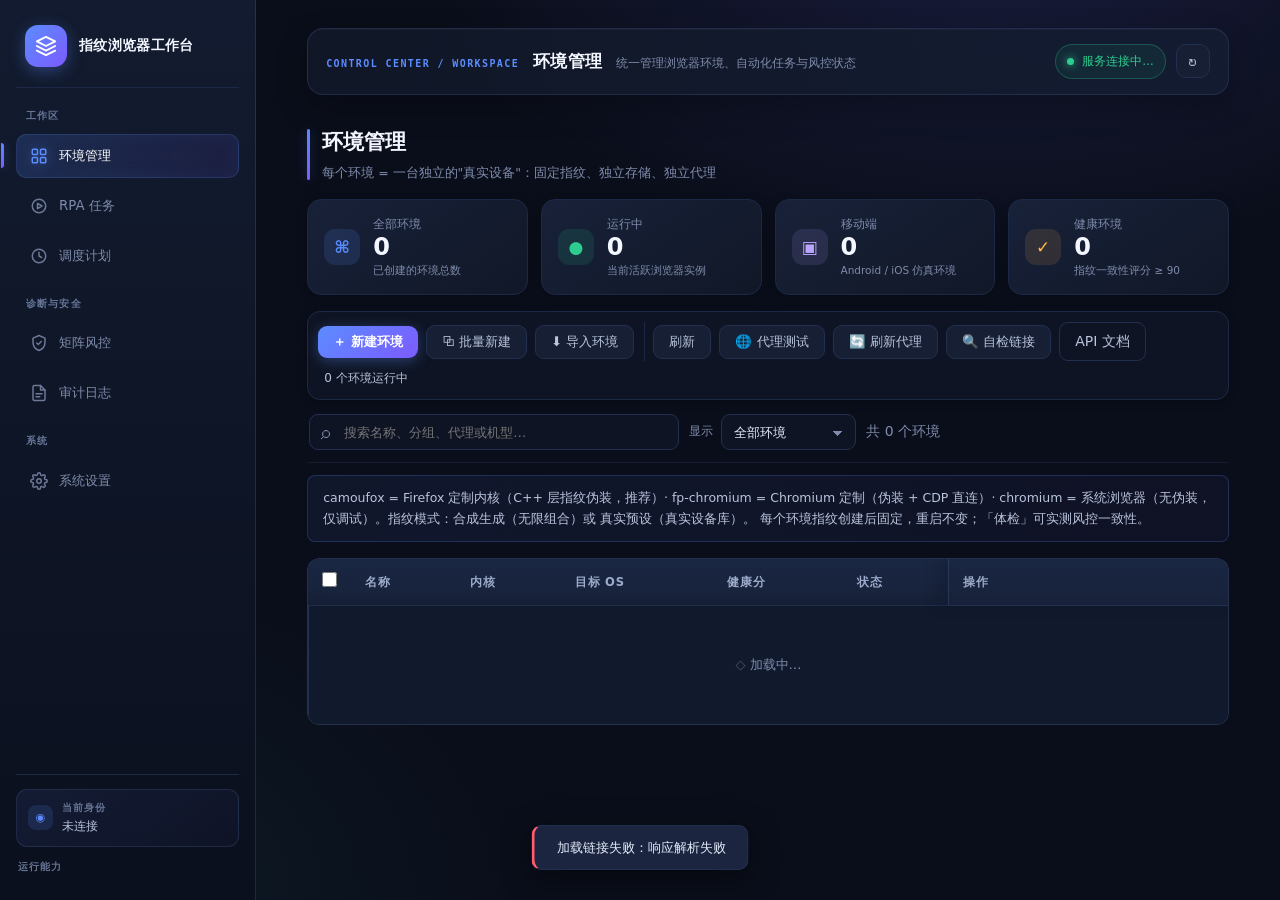
==== commit f07aadba: "feat(ui): 环境列表概览、搜索筛选与 macOS 启动说明 环境页新增四张概览卡片（总数/运行中/移动端/健康），工具栏分组，列表支持 按名称、分组、代理或机型搜索并按运行状态/端类型筛选，结" ====
--- a/app/static/index.html
+++ b/app/static/index.html
@@ -91,16 +91,58 @@
         <div class="sub">每个环境 = 一台独立的"真实设备"：固定指纹、独立存储、独立代理</div>
       </div>
 
-      <div class="toolbar">
-        <button class="btn primary" id="btnNew">＋ 新建环境</button>
-        <button class="btn" id="btnBatchNew">⧉ 批量新建</button>
-        <button class="btn" id="btnImport">⬇ 导入环境</button>
-        <button class="btn" id="btnRefresh">刷新</button>
-        <button class="btn" id="btnProxyTest">🌐 代理测试</button>
-        <button class="btn" id="btnDetect">🔍 环境自检链接</button>
-        <a class="btn ghost" href="/docs" target="_blank">API 文档</a>
+      <div class="env-overview" id="envOverview" aria-label="环境概览">
+        <article class="metric-card metric-primary">
+          <div class="metric-icon">⌘</div>
+          <div><span class="metric-label">全部环境</span><strong id="overviewTotal">0</strong><small>已创建的环境总数</small></div>
+        </article>
+        <article class="metric-card metric-success">
+          <div class="metric-icon">●</div>
+          <div><span class="metric-label">运行中</span><strong id="overviewRunning">0</strong><small>当前活跃浏览器实例</small></div>
+        </article>
+        <article class="metric-card metric-violet">
+          <div class="metric-icon">▣</div>
+          <div><span class="metric-label">移动端</span><strong id="overviewMobile">0</strong><small>Android / iOS 仿真环境</small></div>
+        </article>
+        <article class="metric-card metric-warn">
+          <div class="metric-icon">✓</div>
+          <div><span class="metric-label">健康环境</span><strong id="overviewHealthy">0</strong><small>指纹一致性评分 ≥ 90</small></div>
+        </article>
+      </div>
+
+      <div class="toolbar env-toolbar">
+        <div class="toolbar-group">
+          <button class="btn primary" id="btnNew">＋ 新建环境</button>
+          <button class="btn" id="btnBatchNew">⧉ 批量新建</button>
+          <button class="btn" id="btnImport">⬇ 导入环境</button>
+        </div>
+        <div class="toolbar-group toolbar-secondary">
+          <button class="btn" id="btnRefresh">刷新</button>
+          <button class="btn" id="btnProxyTest">🌐 代理测试</button>
+          <button class="btn" id="btnProxyRefresh" title="会更换出口，注册期间不要重复刷新">🔄 刷新代理</button>
+          <button class="btn" id="btnDetect">🔍 自检链接</button>
+          <a class="btn ghost" href="/docs" target="_blank">API 文档</a>
+        </div>
         <span class="spacer"></span>
-        <span class="muted" id="runningCount">0 个环境运行中</span>
+        <span class="toolbar-count" id="runningCount">0 个环境运行中</span>
+      </div>
+
+      <div class="list-tools">
+        <label class="search-field" aria-label="搜索环境">
+          <span>⌕</span>
+          <input id="profileSearch" type="search" placeholder="搜索名称、分组、代理或机型…" autocomplete="off">
+        </label>
+        <label class="filter-field">
+          <span>显示</span>
+          <select id="profileStatusFilter" aria-label="环境筛选">
+            <option value="all">全部环境</option>
+            <option value="running">仅运行中</option>
+            <option value="stopped">仅已停止</option>
+            <option value="mobile">仅移动端</option>
+            <option value="desktop">仅桌面端</option>
+          </select>
+        </label>
+        <span class="muted" id="profileResultCount">共 0 个环境</span>
       </div>
 
       <div class="batch-bar" id="batchBar">
@@ -118,6 +160,7 @@
         每个环境指纹创建后固定，重启不变；「体检」可实测风控一致性。
       </div>
 
+      <div class="table-shell">
       <table class="list">
         <thead><tr>
           <th style="width:30px"><input type="checkbox" id="checkAll"></th>
@@ -128,6 +171,7 @@
           <tr><td colspan="10" class="empty">加载中…</td></tr>
         </tbody>
       </table>
+      </div>
     </section>
 
     <!-- RPA 任务 -->
@@ -144,20 +188,24 @@
       </div>
 
       <div class="section-title">任务列表</div>
+      <div class="table-shell">
       <table class="list">
         <thead><tr>
           <th>任务名</th><th>步骤数</th><th>备注</th><th>更新时间</th><th style="width:230px">操作</th>
         </tr></thead>
         <tbody id="taskRows"><tr><td colspan="5" class="empty">暂无任务</td></tr></tbody>
       </table>
+      </div>
 
       <div class="section-title">运行记录</div>
+      <div class="table-shell">
       <table class="list">
         <thead><tr>
           <th>Run ID</th><th>任务</th><th>环境</th><th>状态</th><th>开始时间</th><th style="width:170px">操作</th>
         </tr></thead>
         <tbody id="runRows"><tr><td colspan="6" class="empty">暂无运行记录</td></tr></tbody>
       </table>
+      </div>
     </section>
 
     <!-- 调度计划 -->
@@ -172,12 +220,14 @@
         <button class="btn" id="btnRefreshSchedules">刷新</button>
       </div>
 
+      <div class="table-shell">
       <table class="list">
         <thead><tr>
           <th>名称</th><th>任务</th><th>类型</th><th>环境数</th><th>上次运行</th><th>下次运行</th><th>状态</th><th style="width:280px">操作</th>
         </tr></thead>
         <tbody id="scheduleRows"><tr><td colspan="8" class="empty">暂无调度计划</td></tr></tbody>
       </table>
+      </div>
     </section>
 
     <!-- 矩阵风控 -->
@@ -219,12 +269,14 @@
         <button class="btn" id="btnRefreshLogs">刷新</button>
       </div>
 
+      <div class="table-shell">
       <table class="list">
         <thead><tr>
           <th>时间 (UTC)</th><th>动作</th><th>对象</th><th>详情</th><th>结果</th>
         </tr></thead>
         <tbody id="logRows"><tr><td colspan="5" class="empty">加载中…</td></tr></tbody>
       </table>
+      </div>
       <div class="toolbar" style="margin-top:14px">
         <button class="btn" id="btnMoreLogs">加载更多</button>
       </div>
@@ -260,7 +312,7 @@
         </div>
       </div>
 
-      <div class="settings-section">
+      <div class="settings-section settings-compact">
         <h3>API Key 认证</h3>
         <p class="muted" style="margin-bottom:12px">
           开启后，所有 /api/* 请求必须携带 <code>X-API-Key</code> 请求头（按成员密钥识别身份）。
@@ -495,17 +547,18 @@
               <option value="standard">通用（默认）</option>
               <option value="cloudflare">Cloudflare 强化（Turnstile 可交互+轨迹增强）</option>
               <option value="china">国内风控（极验/易盾：zh-CN+上海时区）</option>
+              <option value="login">登录连续性（geoip+稳定节奏+资源可达）</option>
             </select>
           </label>
           <label>显式时区（如 Asia/Shanghai）<input name="timezone" placeholder="留空由 geoip/系统决定"></label>
           <label>语言 locale（如 zh-CN）<input name="locale" placeholder="留空自动"></label>
           <label class="checkbox"><input type="checkbox" name="headless"> 无头模式</label>
-          <label class="checkbox"><input type="checkbox" name="geoip" checked> 按代理 IP 自动对齐时区/语言/经纬度</label>
+          <label class="checkbox"><input type="checkbox" name="geoip" checked> 按出口 IP 自动对齐时区/语言/经纬度</label>
           <label class="checkbox"><input type="checkbox" name="humanize" checked> 类人鼠标轨迹</label>
           <label class="checkbox"><input type="checkbox" name="block_webrtc"> 彻底禁用 WebRTC</label>
             <label class="checkbox"><input type="checkbox" name="disable_coop"> 禁用 COOP（Turnstile 勾选框交互）</label>
             <label class="checkbox"><input type="checkbox" name="disable_adblock"> 禁用广告拦截（防 Turnstile 误伤）</label>
-            <label>起始页 <input name="start_url" value="about:blank"></label>
+            <label>启动首页（环境覆盖） <input name="start_url" value="about:blank" placeholder="留空或 about:blank 使用系统默认"></label>
         </div>
       </fieldset>
 
